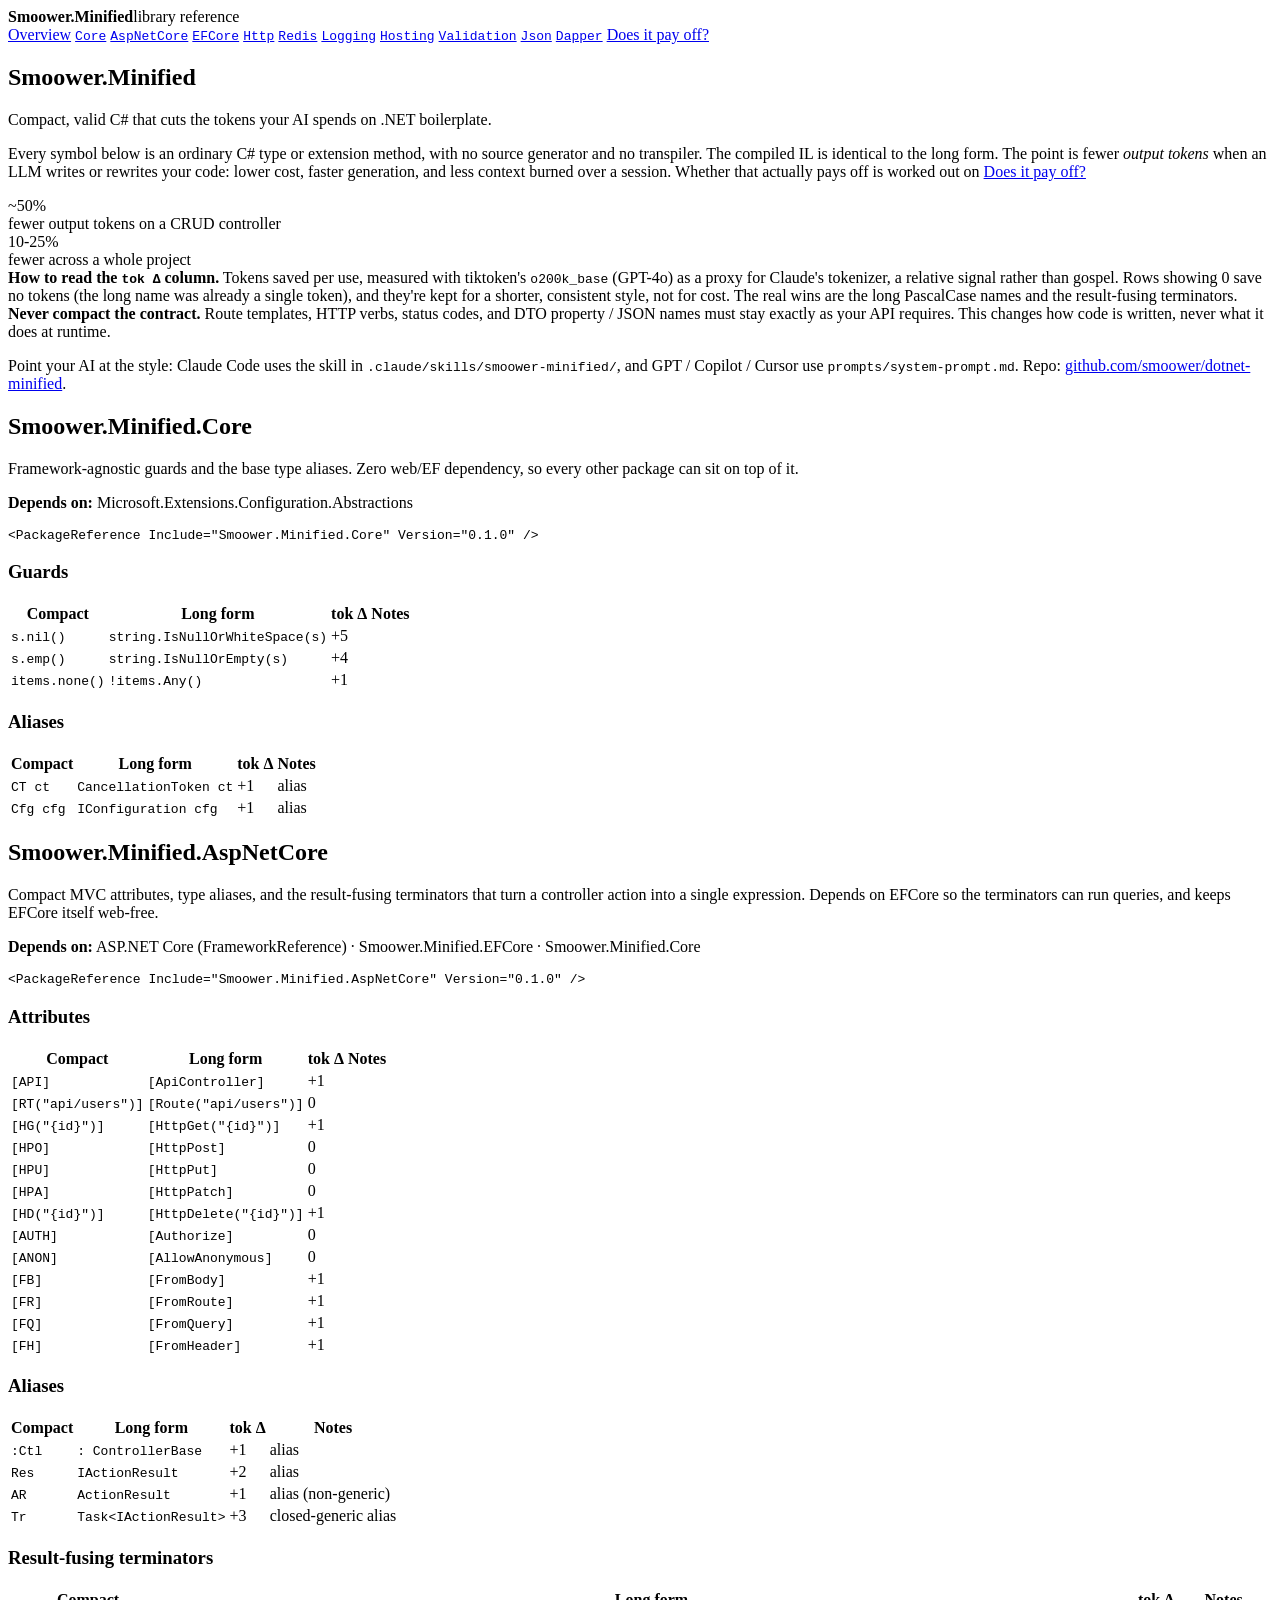
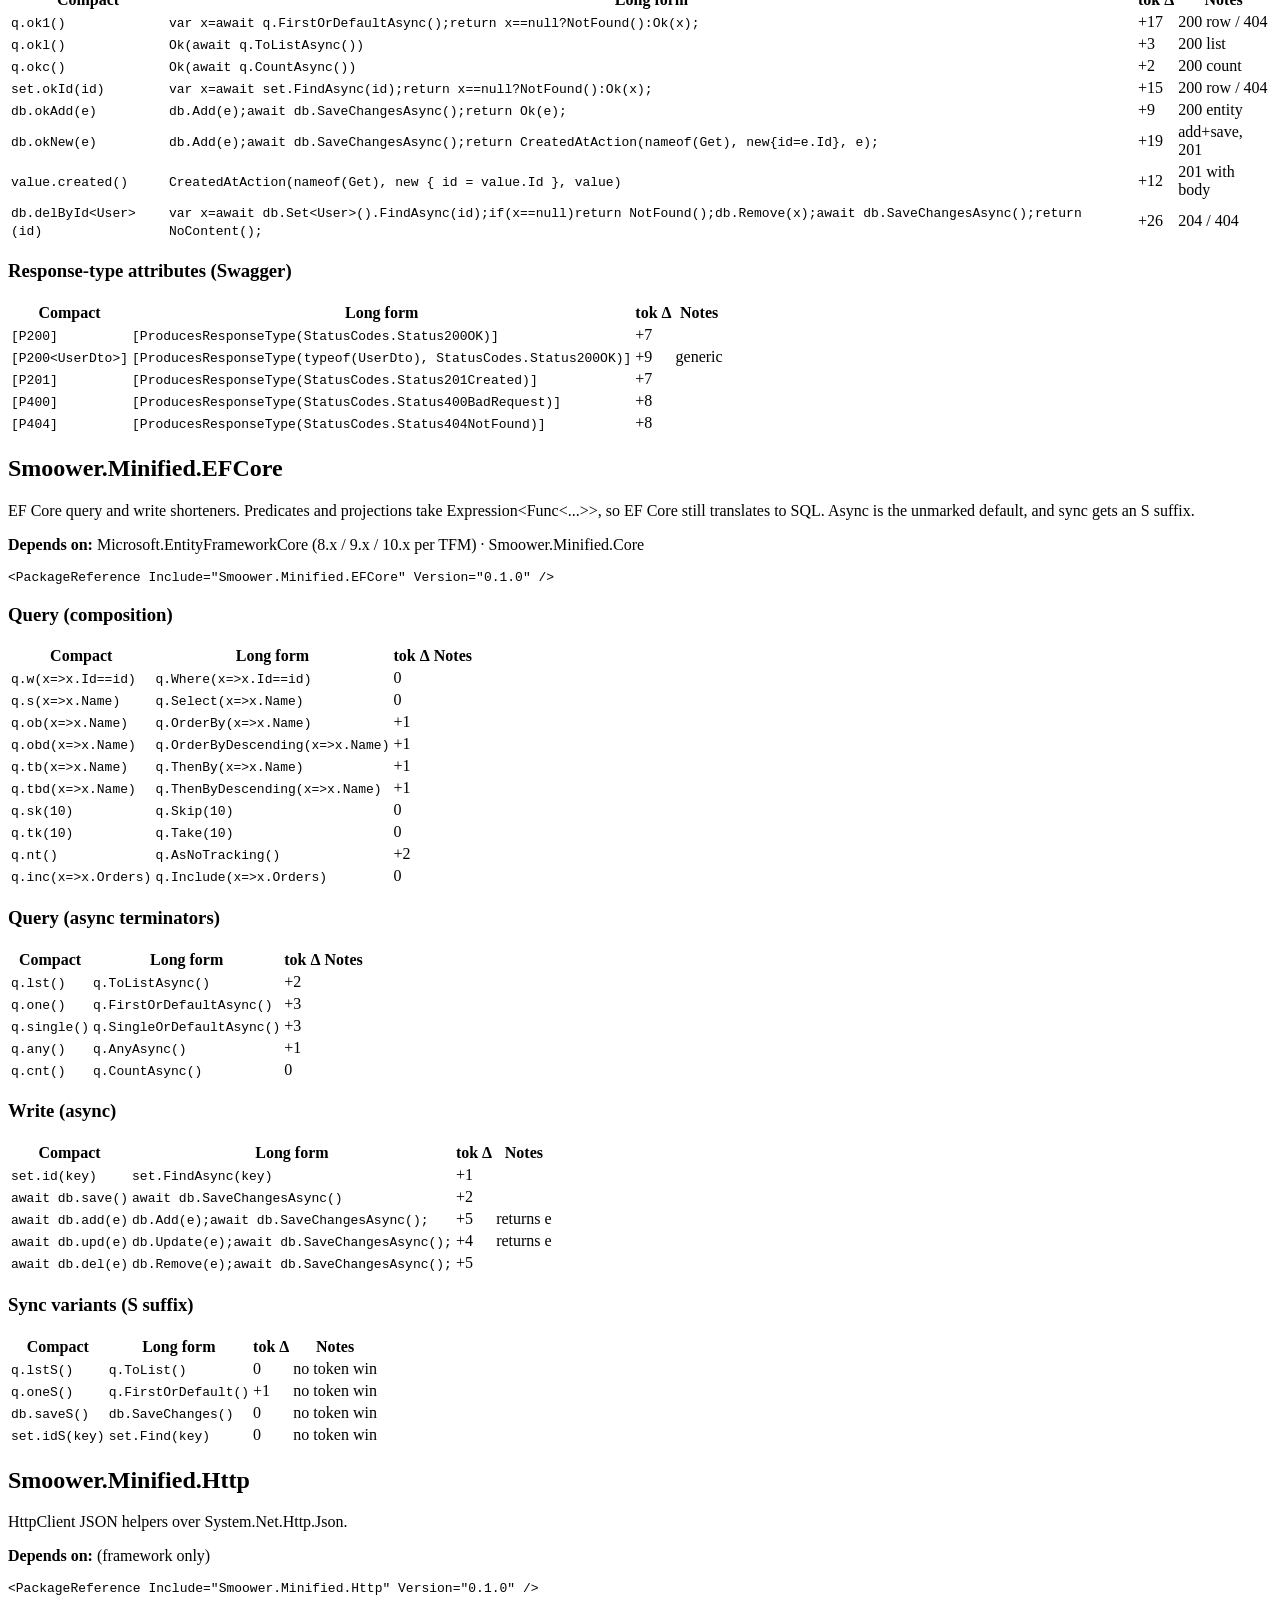
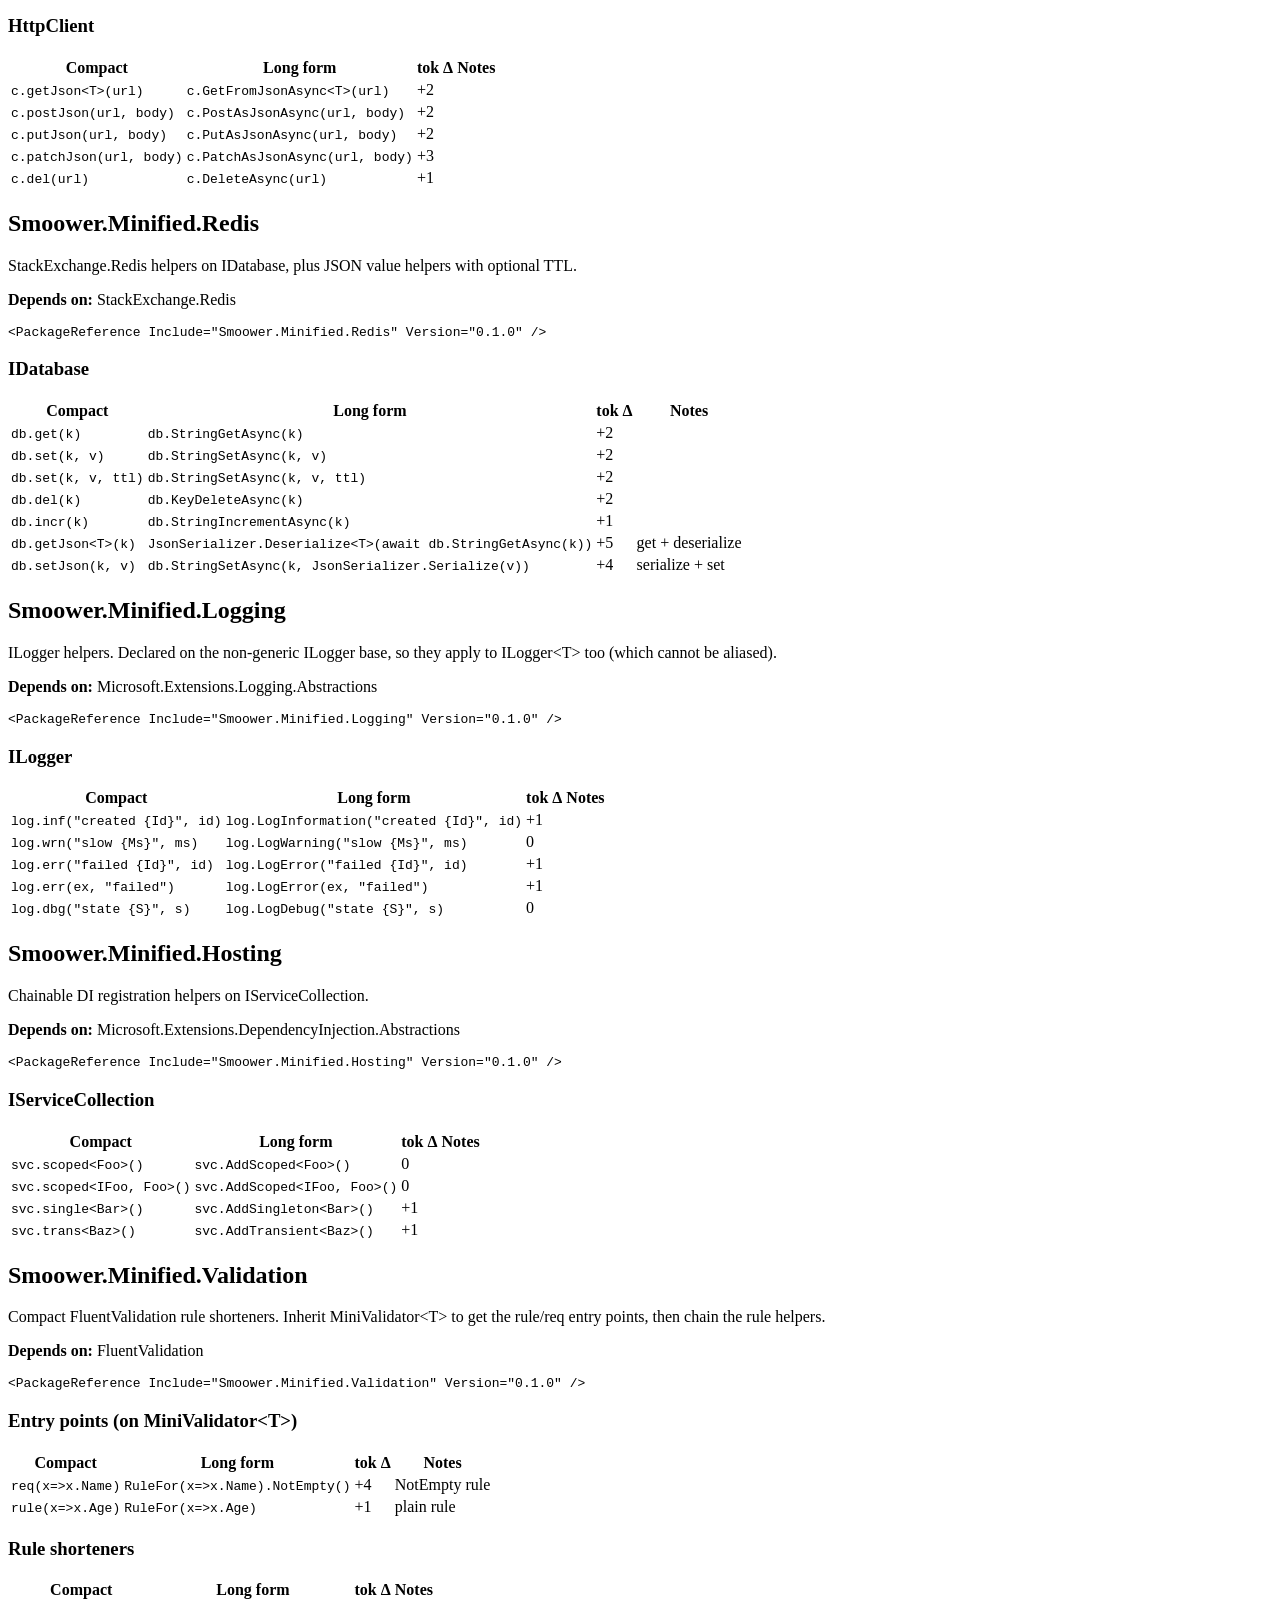
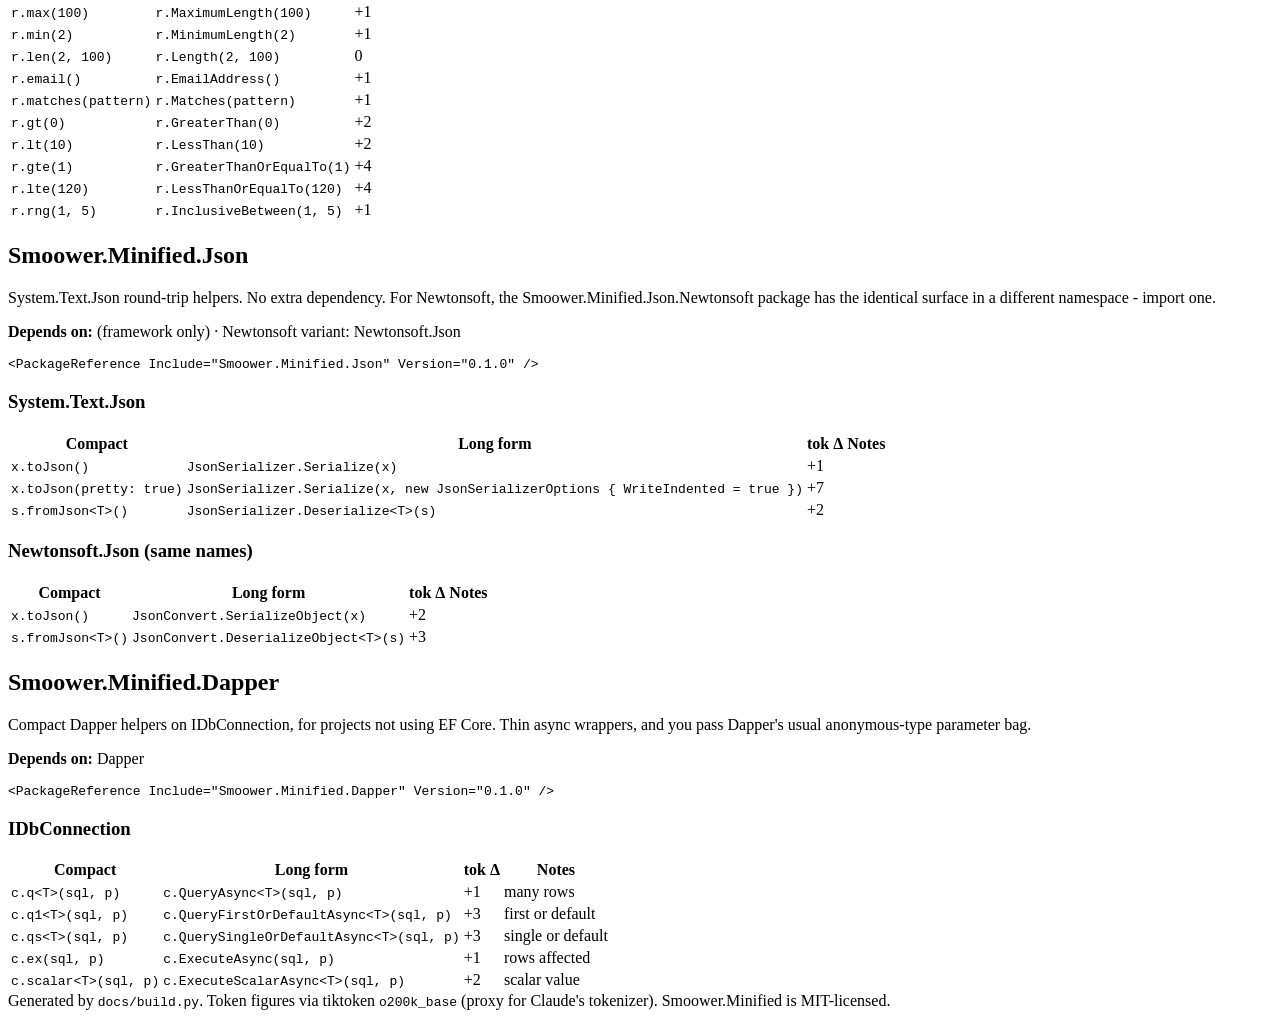
==== docs/index.html @ 3bbc57b5 "readme changes, docs changes" ====
<!doctype html>
<html lang="en">
<head>
<meta charset="utf-8">
<meta name="viewport" content="width=device-width, initial-scale=1">
<title>Smoower.Minified: library reference</title>
<meta name="description" content="Per-library before/after reference for Smoower.Minified: compact ASP.NET Core / EF Core helpers that cut AI output tokens.">
<link rel="stylesheet" href="styles.css">
</head>
<body>
<div class="layout">
<aside class="sidebar">
  <div class="brand"><b>Smoower.Minified</b><span>library reference</span></div>
  <nav>
<a class="group" href="#overview">Overview</a>
<a href="#core"><code>Core</code></a>
<a href="#aspnetcore"><code>AspNetCore</code></a>
<a href="#efcore"><code>EFCore</code></a>
<a href="#http"><code>Http</code></a>
<a href="#redis"><code>Redis</code></a>
<a href="#logging"><code>Logging</code></a>
<a href="#hosting"><code>Hosting</code></a>
<a href="#validation"><code>Validation</code></a>
<a href="#json"><code>Json</code></a>
<a href="#dapper"><code>Dapper</code></a>
<a class="group" href="economics.html">Does it pay off?</a>
  </nav>
</aside>
<main class="content" id="top">
<section id="overview">
  <h1>Smoower.Minified</h1>
  <p class="tagline">Compact, valid C# that cuts the tokens your AI spends on .NET boilerplate.</p>
  <p class="lead">Every symbol below is an ordinary C# type or extension method, with no source generator and no transpiler. The compiled IL is identical to the long form. The point is fewer <em>output tokens</em> when an LLM writes or rewrites your code: lower cost, faster generation, and less context burned over a session. Whether that actually pays off is worked out on <a href="economics.html">Does it pay off?</a></p>
  <div class="stat">
    <div class="box"><div class="n hl">~50%</div><div class="l">fewer output tokens on a CRUD controller</div></div>
    <div class="box"><div class="n">10-25%</div><div class="l">fewer across a whole project</div></div>
  </div>
  <div class="callout info">
    <strong>How to read the <code>tok&nbsp;&Delta;</code> column.</strong> Tokens saved per use, measured with tiktoken's <code>o200k_base</code> (GPT-4o) as a proxy for Claude's tokenizer, a relative signal rather than gospel. Rows showing <span class="delta zero">0</span> save no tokens (the long name was already a single token), and they're kept for a shorter, consistent style, not for cost. The real wins are the long PascalCase names and the result-fusing terminators.
  </div>
  <div class="callout">
    <strong>Never compact the contract.</strong> Route templates, HTTP verbs, status codes, and DTO property / JSON names must stay exactly as your API requires. This changes how code is written, never what it does at runtime.
  </div>
  <p class="lead">Point your AI at the style: Claude Code uses the skill in <code>.claude/skills/smoower-minified/</code>, and GPT / Copilot / Cursor use <code>prompts/system-prompt.md</code>. Repo: <a href="https://github.com/smoower/dotnet-minified">github.com/smoower/dotnet-minified</a>.</p>
</section>
<section id="core">
<h2>Smoower.Minified.Core</h2>
<p class="lead">Framework-agnostic guards and the base type aliases. Zero web/EF dependency, so every other package can sit on top of it.</p>
<p class="deps"><strong>Depends on:</strong> Microsoft.Extensions.Configuration.Abstractions</p>
<pre>&lt;PackageReference Include="Smoower.Minified.Core" Version="0.1.0" /&gt;</pre>
<h3>Guards</h3>
<table><thead><tr><th>Compact</th><th>Long form</th><th>tok&nbsp;&Delta;</th><th>Notes</th></tr></thead><tbody>
<tr><td class="short"><code>s.nil()</code></td><td class="long"><code>string.IsNullOrWhiteSpace(s)</code></td><td><span class="delta pos">+5</span></td><td></td></tr>
<tr><td class="short"><code>s.emp()</code></td><td class="long"><code>string.IsNullOrEmpty(s)</code></td><td><span class="delta pos">+4</span></td><td></td></tr>
<tr><td class="short"><code>items.none()</code></td><td class="long"><code>!items.Any()</code></td><td><span class="delta pos">+1</span></td><td></td></tr>
</tbody></table>
<h3>Aliases</h3>
<table><thead><tr><th>Compact</th><th>Long form</th><th>tok&nbsp;&Delta;</th><th>Notes</th></tr></thead><tbody>
<tr><td class="short"><code>CT ct</code></td><td class="long"><code>CancellationToken ct</code></td><td><span class="delta pos">+1</span></td><td>alias</td></tr>
<tr><td class="short"><code>Cfg cfg</code></td><td class="long"><code>IConfiguration cfg</code></td><td><span class="delta pos">+1</span></td><td>alias</td></tr>
</tbody></table>
</section>
<section id="aspnetcore">
<h2>Smoower.Minified.AspNetCore</h2>
<p class="lead">Compact MVC attributes, type aliases, and the result-fusing terminators that turn a controller action into a single expression. Depends on EFCore so the terminators can run queries, and keeps EFCore itself web-free.</p>
<p class="deps"><strong>Depends on:</strong> ASP.NET Core (FrameworkReference) · Smoower.Minified.EFCore · Smoower.Minified.Core</p>
<pre>&lt;PackageReference Include="Smoower.Minified.AspNetCore" Version="0.1.0" /&gt;</pre>
<h3>Attributes</h3>
<table><thead><tr><th>Compact</th><th>Long form</th><th>tok&nbsp;&Delta;</th><th>Notes</th></tr></thead><tbody>
<tr><td class="short"><code>[API]</code></td><td class="long"><code>[ApiController]</code></td><td><span class="delta pos">+1</span></td><td></td></tr>
<tr><td class="short"><code>[RT(&quot;api/users&quot;)]</code></td><td class="long"><code>[Route(&quot;api/users&quot;)]</code></td><td><span class="delta zero">0</span></td><td></td></tr>
<tr><td class="short"><code>[HG(&quot;{id}&quot;)]</code></td><td class="long"><code>[HttpGet(&quot;{id}&quot;)]</code></td><td><span class="delta pos">+1</span></td><td></td></tr>
<tr><td class="short"><code>[HPO]</code></td><td class="long"><code>[HttpPost]</code></td><td><span class="delta zero">0</span></td><td></td></tr>
<tr><td class="short"><code>[HPU]</code></td><td class="long"><code>[HttpPut]</code></td><td><span class="delta zero">0</span></td><td></td></tr>
<tr><td class="short"><code>[HPA]</code></td><td class="long"><code>[HttpPatch]</code></td><td><span class="delta zero">0</span></td><td></td></tr>
<tr><td class="short"><code>[HD(&quot;{id}&quot;)]</code></td><td class="long"><code>[HttpDelete(&quot;{id}&quot;)]</code></td><td><span class="delta pos">+1</span></td><td></td></tr>
<tr><td class="short"><code>[AUTH]</code></td><td class="long"><code>[Authorize]</code></td><td><span class="delta zero">0</span></td><td></td></tr>
<tr><td class="short"><code>[ANON]</code></td><td class="long"><code>[AllowAnonymous]</code></td><td><span class="delta zero">0</span></td><td></td></tr>
<tr><td class="short"><code>[FB]</code></td><td class="long"><code>[FromBody]</code></td><td><span class="delta pos">+1</span></td><td></td></tr>
<tr><td class="short"><code>[FR]</code></td><td class="long"><code>[FromRoute]</code></td><td><span class="delta pos">+1</span></td><td></td></tr>
<tr><td class="short"><code>[FQ]</code></td><td class="long"><code>[FromQuery]</code></td><td><span class="delta pos">+1</span></td><td></td></tr>
<tr><td class="short"><code>[FH]</code></td><td class="long"><code>[FromHeader]</code></td><td><span class="delta pos">+1</span></td><td></td></tr>
</tbody></table>
<h3>Aliases</h3>
<table><thead><tr><th>Compact</th><th>Long form</th><th>tok&nbsp;&Delta;</th><th>Notes</th></tr></thead><tbody>
<tr><td class="short"><code>:Ctl</code></td><td class="long"><code>: ControllerBase</code></td><td><span class="delta pos">+1</span></td><td>alias</td></tr>
<tr><td class="short"><code>Res</code></td><td class="long"><code>IActionResult</code></td><td><span class="delta pos">+2</span></td><td>alias</td></tr>
<tr><td class="short"><code>AR</code></td><td class="long"><code>ActionResult</code></td><td><span class="delta pos">+1</span></td><td>alias (non-generic)</td></tr>
<tr><td class="short"><code>Tr</code></td><td class="long"><code>Task&lt;IActionResult&gt;</code></td><td><span class="delta pos">+3</span></td><td>closed-generic alias</td></tr>
</tbody></table>
<h3>Result-fusing terminators</h3>
<table><thead><tr><th>Compact</th><th>Long form</th><th>tok&nbsp;&Delta;</th><th>Notes</th></tr></thead><tbody>
<tr><td class="short"><code>q.ok1()</code></td><td class="long"><code>var x=await q.FirstOrDefaultAsync();return x==null?NotFound():Ok(x);</code></td><td><span class="delta pos">+17</span></td><td>200 row / 404</td></tr>
<tr><td class="short"><code>q.okl()</code></td><td class="long"><code>Ok(await q.ToListAsync())</code></td><td><span class="delta pos">+3</span></td><td>200 list</td></tr>
<tr><td class="short"><code>q.okc()</code></td><td class="long"><code>Ok(await q.CountAsync())</code></td><td><span class="delta pos">+2</span></td><td>200 count</td></tr>
<tr><td class="short"><code>set.okId(id)</code></td><td class="long"><code>var x=await set.FindAsync(id);return x==null?NotFound():Ok(x);</code></td><td><span class="delta pos">+15</span></td><td>200 row / 404</td></tr>
<tr><td class="short"><code>db.okAdd(e)</code></td><td class="long"><code>db.Add(e);await db.SaveChangesAsync();return Ok(e);</code></td><td><span class="delta pos">+9</span></td><td>200 entity</td></tr>
<tr><td class="short"><code>db.okNew(e)</code></td><td class="long"><code>db.Add(e);await db.SaveChangesAsync();return CreatedAtAction(nameof(Get), new{id=e.Id}, e);</code></td><td><span class="delta pos">+19</span></td><td>add+save, 201</td></tr>
<tr><td class="short"><code>value.created()</code></td><td class="long"><code>CreatedAtAction(nameof(Get), new { id = value.Id }, value)</code></td><td><span class="delta pos">+12</span></td><td>201 with body</td></tr>
<tr><td class="short"><code>db.delById&lt;User&gt;(id)</code></td><td class="long"><code>var x=await db.Set&lt;User&gt;().FindAsync(id);if(x==null)return NotFound();db.Remove(x);await db.SaveChangesAsync();return NoContent();</code></td><td><span class="delta pos">+26</span></td><td>204 / 404</td></tr>
</tbody></table>
<h3>Response-type attributes (Swagger)</h3>
<table><thead><tr><th>Compact</th><th>Long form</th><th>tok&nbsp;&Delta;</th><th>Notes</th></tr></thead><tbody>
<tr><td class="short"><code>[P200]</code></td><td class="long"><code>[ProducesResponseType(StatusCodes.Status200OK)]</code></td><td><span class="delta pos">+7</span></td><td></td></tr>
<tr><td class="short"><code>[P200&lt;UserDto&gt;]</code></td><td class="long"><code>[ProducesResponseType(typeof(UserDto), StatusCodes.Status200OK)]</code></td><td><span class="delta pos">+9</span></td><td>generic</td></tr>
<tr><td class="short"><code>[P201]</code></td><td class="long"><code>[ProducesResponseType(StatusCodes.Status201Created)]</code></td><td><span class="delta pos">+7</span></td><td></td></tr>
<tr><td class="short"><code>[P400]</code></td><td class="long"><code>[ProducesResponseType(StatusCodes.Status400BadRequest)]</code></td><td><span class="delta pos">+8</span></td><td></td></tr>
<tr><td class="short"><code>[P404]</code></td><td class="long"><code>[ProducesResponseType(StatusCodes.Status404NotFound)]</code></td><td><span class="delta pos">+8</span></td><td></td></tr>
</tbody></table>
</section>
<section id="efcore">
<h2>Smoower.Minified.EFCore</h2>
<p class="lead">EF Core query and write shorteners. Predicates and projections take Expression&lt;Func&lt;...&gt;&gt;, so EF Core still translates to SQL. Async is the unmarked default, and sync gets an S suffix.</p>
<p class="deps"><strong>Depends on:</strong> Microsoft.EntityFrameworkCore (8.x / 9.x / 10.x per TFM) · Smoower.Minified.Core</p>
<pre>&lt;PackageReference Include="Smoower.Minified.EFCore" Version="0.1.0" /&gt;</pre>
<h3>Query (composition)</h3>
<table><thead><tr><th>Compact</th><th>Long form</th><th>tok&nbsp;&Delta;</th><th>Notes</th></tr></thead><tbody>
<tr><td class="short"><code>q.w(x=&gt;x.Id==id)</code></td><td class="long"><code>q.Where(x=&gt;x.Id==id)</code></td><td><span class="delta zero">0</span></td><td></td></tr>
<tr><td class="short"><code>q.s(x=&gt;x.Name)</code></td><td class="long"><code>q.Select(x=&gt;x.Name)</code></td><td><span class="delta zero">0</span></td><td></td></tr>
<tr><td class="short"><code>q.ob(x=&gt;x.Name)</code></td><td class="long"><code>q.OrderBy(x=&gt;x.Name)</code></td><td><span class="delta pos">+1</span></td><td></td></tr>
<tr><td class="short"><code>q.obd(x=&gt;x.Name)</code></td><td class="long"><code>q.OrderByDescending(x=&gt;x.Name)</code></td><td><span class="delta pos">+1</span></td><td></td></tr>
<tr><td class="short"><code>q.tb(x=&gt;x.Name)</code></td><td class="long"><code>q.ThenBy(x=&gt;x.Name)</code></td><td><span class="delta pos">+1</span></td><td></td></tr>
<tr><td class="short"><code>q.tbd(x=&gt;x.Name)</code></td><td class="long"><code>q.ThenByDescending(x=&gt;x.Name)</code></td><td><span class="delta pos">+1</span></td><td></td></tr>
<tr><td class="short"><code>q.sk(10)</code></td><td class="long"><code>q.Skip(10)</code></td><td><span class="delta zero">0</span></td><td></td></tr>
<tr><td class="short"><code>q.tk(10)</code></td><td class="long"><code>q.Take(10)</code></td><td><span class="delta zero">0</span></td><td></td></tr>
<tr><td class="short"><code>q.nt()</code></td><td class="long"><code>q.AsNoTracking()</code></td><td><span class="delta pos">+2</span></td><td></td></tr>
<tr><td class="short"><code>q.inc(x=&gt;x.Orders)</code></td><td class="long"><code>q.Include(x=&gt;x.Orders)</code></td><td><span class="delta zero">0</span></td><td></td></tr>
</tbody></table>
<h3>Query (async terminators)</h3>
<table><thead><tr><th>Compact</th><th>Long form</th><th>tok&nbsp;&Delta;</th><th>Notes</th></tr></thead><tbody>
<tr><td class="short"><code>q.lst()</code></td><td class="long"><code>q.ToListAsync()</code></td><td><span class="delta pos">+2</span></td><td></td></tr>
<tr><td class="short"><code>q.one()</code></td><td class="long"><code>q.FirstOrDefaultAsync()</code></td><td><span class="delta pos">+3</span></td><td></td></tr>
<tr><td class="short"><code>q.single()</code></td><td class="long"><code>q.SingleOrDefaultAsync()</code></td><td><span class="delta pos">+3</span></td><td></td></tr>
<tr><td class="short"><code>q.any()</code></td><td class="long"><code>q.AnyAsync()</code></td><td><span class="delta pos">+1</span></td><td></td></tr>
<tr><td class="short"><code>q.cnt()</code></td><td class="long"><code>q.CountAsync()</code></td><td><span class="delta zero">0</span></td><td></td></tr>
</tbody></table>
<h3>Write (async)</h3>
<table><thead><tr><th>Compact</th><th>Long form</th><th>tok&nbsp;&Delta;</th><th>Notes</th></tr></thead><tbody>
<tr><td class="short"><code>set.id(key)</code></td><td class="long"><code>set.FindAsync(key)</code></td><td><span class="delta pos">+1</span></td><td></td></tr>
<tr><td class="short"><code>await db.save()</code></td><td class="long"><code>await db.SaveChangesAsync()</code></td><td><span class="delta pos">+2</span></td><td></td></tr>
<tr><td class="short"><code>await db.add(e)</code></td><td class="long"><code>db.Add(e);await db.SaveChangesAsync();</code></td><td><span class="delta pos">+5</span></td><td>returns e</td></tr>
<tr><td class="short"><code>await db.upd(e)</code></td><td class="long"><code>db.Update(e);await db.SaveChangesAsync();</code></td><td><span class="delta pos">+4</span></td><td>returns e</td></tr>
<tr><td class="short"><code>await db.del(e)</code></td><td class="long"><code>db.Remove(e);await db.SaveChangesAsync();</code></td><td><span class="delta pos">+5</span></td><td></td></tr>
</tbody></table>
<h3>Sync variants (S suffix)</h3>
<table><thead><tr><th>Compact</th><th>Long form</th><th>tok&nbsp;&Delta;</th><th>Notes</th></tr></thead><tbody>
<tr><td class="short"><code>q.lstS()</code></td><td class="long"><code>q.ToList()</code></td><td><span class="delta zero">0</span></td><td>no token win</td></tr>
<tr><td class="short"><code>q.oneS()</code></td><td class="long"><code>q.FirstOrDefault()</code></td><td><span class="delta pos">+1</span></td><td>no token win</td></tr>
<tr><td class="short"><code>db.saveS()</code></td><td class="long"><code>db.SaveChanges()</code></td><td><span class="delta zero">0</span></td><td>no token win</td></tr>
<tr><td class="short"><code>set.idS(key)</code></td><td class="long"><code>set.Find(key)</code></td><td><span class="delta zero">0</span></td><td>no token win</td></tr>
</tbody></table>
</section>
<section id="http">
<h2>Smoower.Minified.Http</h2>
<p class="lead">HttpClient JSON helpers over System.Net.Http.Json.</p>
<p class="deps"><strong>Depends on:</strong> (framework only)</p>
<pre>&lt;PackageReference Include="Smoower.Minified.Http" Version="0.1.0" /&gt;</pre>
<h3>HttpClient</h3>
<table><thead><tr><th>Compact</th><th>Long form</th><th>tok&nbsp;&Delta;</th><th>Notes</th></tr></thead><tbody>
<tr><td class="short"><code>c.getJson&lt;T&gt;(url)</code></td><td class="long"><code>c.GetFromJsonAsync&lt;T&gt;(url)</code></td><td><span class="delta pos">+2</span></td><td></td></tr>
<tr><td class="short"><code>c.postJson(url, body)</code></td><td class="long"><code>c.PostAsJsonAsync(url, body)</code></td><td><span class="delta pos">+2</span></td><td></td></tr>
<tr><td class="short"><code>c.putJson(url, body)</code></td><td class="long"><code>c.PutAsJsonAsync(url, body)</code></td><td><span class="delta pos">+2</span></td><td></td></tr>
<tr><td class="short"><code>c.patchJson(url, body)</code></td><td class="long"><code>c.PatchAsJsonAsync(url, body)</code></td><td><span class="delta pos">+3</span></td><td></td></tr>
<tr><td class="short"><code>c.del(url)</code></td><td class="long"><code>c.DeleteAsync(url)</code></td><td><span class="delta pos">+1</span></td><td></td></tr>
</tbody></table>
</section>
<section id="redis">
<h2>Smoower.Minified.Redis</h2>
<p class="lead">StackExchange.Redis helpers on IDatabase, plus JSON value helpers with optional TTL.</p>
<p class="deps"><strong>Depends on:</strong> StackExchange.Redis</p>
<pre>&lt;PackageReference Include="Smoower.Minified.Redis" Version="0.1.0" /&gt;</pre>
<h3>IDatabase</h3>
<table><thead><tr><th>Compact</th><th>Long form</th><th>tok&nbsp;&Delta;</th><th>Notes</th></tr></thead><tbody>
<tr><td class="short"><code>db.get(k)</code></td><td class="long"><code>db.StringGetAsync(k)</code></td><td><span class="delta pos">+2</span></td><td></td></tr>
<tr><td class="short"><code>db.set(k, v)</code></td><td class="long"><code>db.StringSetAsync(k, v)</code></td><td><span class="delta pos">+2</span></td><td></td></tr>
<tr><td class="short"><code>db.set(k, v, ttl)</code></td><td class="long"><code>db.StringSetAsync(k, v, ttl)</code></td><td><span class="delta pos">+2</span></td><td></td></tr>
<tr><td class="short"><code>db.del(k)</code></td><td class="long"><code>db.KeyDeleteAsync(k)</code></td><td><span class="delta pos">+2</span></td><td></td></tr>
<tr><td class="short"><code>db.incr(k)</code></td><td class="long"><code>db.StringIncrementAsync(k)</code></td><td><span class="delta pos">+1</span></td><td></td></tr>
<tr><td class="short"><code>db.getJson&lt;T&gt;(k)</code></td><td class="long"><code>JsonSerializer.Deserialize&lt;T&gt;(await db.StringGetAsync(k))</code></td><td><span class="delta pos">+5</span></td><td>get + deserialize</td></tr>
<tr><td class="short"><code>db.setJson(k, v)</code></td><td class="long"><code>db.StringSetAsync(k, JsonSerializer.Serialize(v))</code></td><td><span class="delta pos">+4</span></td><td>serialize + set</td></tr>
</tbody></table>
</section>
<section id="logging">
<h2>Smoower.Minified.Logging</h2>
<p class="lead">ILogger helpers. Declared on the non-generic ILogger base, so they apply to ILogger&lt;T&gt; too (which cannot be aliased).</p>
<p class="deps"><strong>Depends on:</strong> Microsoft.Extensions.Logging.Abstractions</p>
<pre>&lt;PackageReference Include="Smoower.Minified.Logging" Version="0.1.0" /&gt;</pre>
<h3>ILogger</h3>
<table><thead><tr><th>Compact</th><th>Long form</th><th>tok&nbsp;&Delta;</th><th>Notes</th></tr></thead><tbody>
<tr><td class="short"><code>log.inf(&quot;created {Id}&quot;, id)</code></td><td class="long"><code>log.LogInformation(&quot;created {Id}&quot;, id)</code></td><td><span class="delta pos">+1</span></td><td></td></tr>
<tr><td class="short"><code>log.wrn(&quot;slow {Ms}&quot;, ms)</code></td><td class="long"><code>log.LogWarning(&quot;slow {Ms}&quot;, ms)</code></td><td><span class="delta zero">0</span></td><td></td></tr>
<tr><td class="short"><code>log.err(&quot;failed {Id}&quot;, id)</code></td><td class="long"><code>log.LogError(&quot;failed {Id}&quot;, id)</code></td><td><span class="delta pos">+1</span></td><td></td></tr>
<tr><td class="short"><code>log.err(ex, &quot;failed&quot;)</code></td><td class="long"><code>log.LogError(ex, &quot;failed&quot;)</code></td><td><span class="delta pos">+1</span></td><td></td></tr>
<tr><td class="short"><code>log.dbg(&quot;state {S}&quot;, s)</code></td><td class="long"><code>log.LogDebug(&quot;state {S}&quot;, s)</code></td><td><span class="delta zero">0</span></td><td></td></tr>
</tbody></table>
</section>
<section id="hosting">
<h2>Smoower.Minified.Hosting</h2>
<p class="lead">Chainable DI registration helpers on IServiceCollection.</p>
<p class="deps"><strong>Depends on:</strong> Microsoft.Extensions.DependencyInjection.Abstractions</p>
<pre>&lt;PackageReference Include="Smoower.Minified.Hosting" Version="0.1.0" /&gt;</pre>
<h3>IServiceCollection</h3>
<table><thead><tr><th>Compact</th><th>Long form</th><th>tok&nbsp;&Delta;</th><th>Notes</th></tr></thead><tbody>
<tr><td class="short"><code>svc.scoped&lt;Foo&gt;()</code></td><td class="long"><code>svc.AddScoped&lt;Foo&gt;()</code></td><td><span class="delta zero">0</span></td><td></td></tr>
<tr><td class="short"><code>svc.scoped&lt;IFoo, Foo&gt;()</code></td><td class="long"><code>svc.AddScoped&lt;IFoo, Foo&gt;()</code></td><td><span class="delta zero">0</span></td><td></td></tr>
<tr><td class="short"><code>svc.single&lt;Bar&gt;()</code></td><td class="long"><code>svc.AddSingleton&lt;Bar&gt;()</code></td><td><span class="delta pos">+1</span></td><td></td></tr>
<tr><td class="short"><code>svc.trans&lt;Baz&gt;()</code></td><td class="long"><code>svc.AddTransient&lt;Baz&gt;()</code></td><td><span class="delta pos">+1</span></td><td></td></tr>
</tbody></table>
</section>
<section id="validation">
<h2>Smoower.Minified.Validation</h2>
<p class="lead">Compact FluentValidation rule shorteners. Inherit MiniValidator&lt;T&gt; to get the rule/req entry points, then chain the rule helpers.</p>
<p class="deps"><strong>Depends on:</strong> FluentValidation</p>
<pre>&lt;PackageReference Include="Smoower.Minified.Validation" Version="0.1.0" /&gt;</pre>
<h3>Entry points (on MiniValidator&lt;T&gt;)</h3>
<table><thead><tr><th>Compact</th><th>Long form</th><th>tok&nbsp;&Delta;</th><th>Notes</th></tr></thead><tbody>
<tr><td class="short"><code>req(x=&gt;x.Name)</code></td><td class="long"><code>RuleFor(x=&gt;x.Name).NotEmpty()</code></td><td><span class="delta pos">+4</span></td><td>NotEmpty rule</td></tr>
<tr><td class="short"><code>rule(x=&gt;x.Age)</code></td><td class="long"><code>RuleFor(x=&gt;x.Age)</code></td><td><span class="delta pos">+1</span></td><td>plain rule</td></tr>
</tbody></table>
<h3>Rule shorteners</h3>
<table><thead><tr><th>Compact</th><th>Long form</th><th>tok&nbsp;&Delta;</th><th>Notes</th></tr></thead><tbody>
<tr><td class="short"><code>r.max(100)</code></td><td class="long"><code>r.MaximumLength(100)</code></td><td><span class="delta pos">+1</span></td><td></td></tr>
<tr><td class="short"><code>r.min(2)</code></td><td class="long"><code>r.MinimumLength(2)</code></td><td><span class="delta pos">+1</span></td><td></td></tr>
<tr><td class="short"><code>r.len(2, 100)</code></td><td class="long"><code>r.Length(2, 100)</code></td><td><span class="delta zero">0</span></td><td></td></tr>
<tr><td class="short"><code>r.email()</code></td><td class="long"><code>r.EmailAddress()</code></td><td><span class="delta pos">+1</span></td><td></td></tr>
<tr><td class="short"><code>r.matches(pattern)</code></td><td class="long"><code>r.Matches(pattern)</code></td><td><span class="delta pos">+1</span></td><td></td></tr>
<tr><td class="short"><code>r.gt(0)</code></td><td class="long"><code>r.GreaterThan(0)</code></td><td><span class="delta pos">+2</span></td><td></td></tr>
<tr><td class="short"><code>r.lt(10)</code></td><td class="long"><code>r.LessThan(10)</code></td><td><span class="delta pos">+2</span></td><td></td></tr>
<tr><td class="short"><code>r.gte(1)</code></td><td class="long"><code>r.GreaterThanOrEqualTo(1)</code></td><td><span class="delta pos">+4</span></td><td></td></tr>
<tr><td class="short"><code>r.lte(120)</code></td><td class="long"><code>r.LessThanOrEqualTo(120)</code></td><td><span class="delta pos">+4</span></td><td></td></tr>
<tr><td class="short"><code>r.rng(1, 5)</code></td><td class="long"><code>r.InclusiveBetween(1, 5)</code></td><td><span class="delta pos">+1</span></td><td></td></tr>
</tbody></table>
</section>
<section id="json">
<h2>Smoower.Minified.Json</h2>
<p class="lead">System.Text.Json round-trip helpers. No extra dependency. For Newtonsoft, the Smoower.Minified.Json.Newtonsoft package has the identical surface in a different namespace - import one.</p>
<p class="deps"><strong>Depends on:</strong> (framework only) · Newtonsoft variant: Newtonsoft.Json</p>
<pre>&lt;PackageReference Include="Smoower.Minified.Json" Version="0.1.0" /&gt;</pre>
<h3>System.Text.Json</h3>
<table><thead><tr><th>Compact</th><th>Long form</th><th>tok&nbsp;&Delta;</th><th>Notes</th></tr></thead><tbody>
<tr><td class="short"><code>x.toJson()</code></td><td class="long"><code>JsonSerializer.Serialize(x)</code></td><td><span class="delta pos">+1</span></td><td></td></tr>
<tr><td class="short"><code>x.toJson(pretty: true)</code></td><td class="long"><code>JsonSerializer.Serialize(x, new JsonSerializerOptions { WriteIndented = true })</code></td><td><span class="delta pos">+7</span></td><td></td></tr>
<tr><td class="short"><code>s.fromJson&lt;T&gt;()</code></td><td class="long"><code>JsonSerializer.Deserialize&lt;T&gt;(s)</code></td><td><span class="delta pos">+2</span></td><td></td></tr>
</tbody></table>
<h3>Newtonsoft.Json (same names)</h3>
<table><thead><tr><th>Compact</th><th>Long form</th><th>tok&nbsp;&Delta;</th><th>Notes</th></tr></thead><tbody>
<tr><td class="short"><code>x.toJson()</code></td><td class="long"><code>JsonConvert.SerializeObject(x)</code></td><td><span class="delta pos">+2</span></td><td></td></tr>
<tr><td class="short"><code>s.fromJson&lt;T&gt;()</code></td><td class="long"><code>JsonConvert.DeserializeObject&lt;T&gt;(s)</code></td><td><span class="delta pos">+3</span></td><td></td></tr>
</tbody></table>
</section>
<section id="dapper">
<h2>Smoower.Minified.Dapper</h2>
<p class="lead">Compact Dapper helpers on IDbConnection, for projects not using EF Core. Thin async wrappers, and you pass Dapper&#x27;s usual anonymous-type parameter bag.</p>
<p class="deps"><strong>Depends on:</strong> Dapper</p>
<pre>&lt;PackageReference Include="Smoower.Minified.Dapper" Version="0.1.0" /&gt;</pre>
<h3>IDbConnection</h3>
<table><thead><tr><th>Compact</th><th>Long form</th><th>tok&nbsp;&Delta;</th><th>Notes</th></tr></thead><tbody>
<tr><td class="short"><code>c.q&lt;T&gt;(sql, p)</code></td><td class="long"><code>c.QueryAsync&lt;T&gt;(sql, p)</code></td><td><span class="delta pos">+1</span></td><td>many rows</td></tr>
<tr><td class="short"><code>c.q1&lt;T&gt;(sql, p)</code></td><td class="long"><code>c.QueryFirstOrDefaultAsync&lt;T&gt;(sql, p)</code></td><td><span class="delta pos">+3</span></td><td>first or default</td></tr>
<tr><td class="short"><code>c.qs&lt;T&gt;(sql, p)</code></td><td class="long"><code>c.QuerySingleOrDefaultAsync&lt;T&gt;(sql, p)</code></td><td><span class="delta pos">+3</span></td><td>single or default</td></tr>
<tr><td class="short"><code>c.ex(sql, p)</code></td><td class="long"><code>c.ExecuteAsync(sql, p)</code></td><td><span class="delta pos">+1</span></td><td>rows affected</td></tr>
<tr><td class="short"><code>c.scalar&lt;T&gt;(sql, p)</code></td><td class="long"><code>c.ExecuteScalarAsync&lt;T&gt;(sql, p)</code></td><td><span class="delta pos">+2</span></td><td>scalar value</td></tr>
</tbody></table>
</section>
<footer>
  Generated by <code>docs/build.py</code>. Token figures via tiktoken <code>o200k_base</code> (proxy for Claude's tokenizer). Smoower.Minified is MIT-licensed.
</footer>
</main>
</div>
</body>
</html>
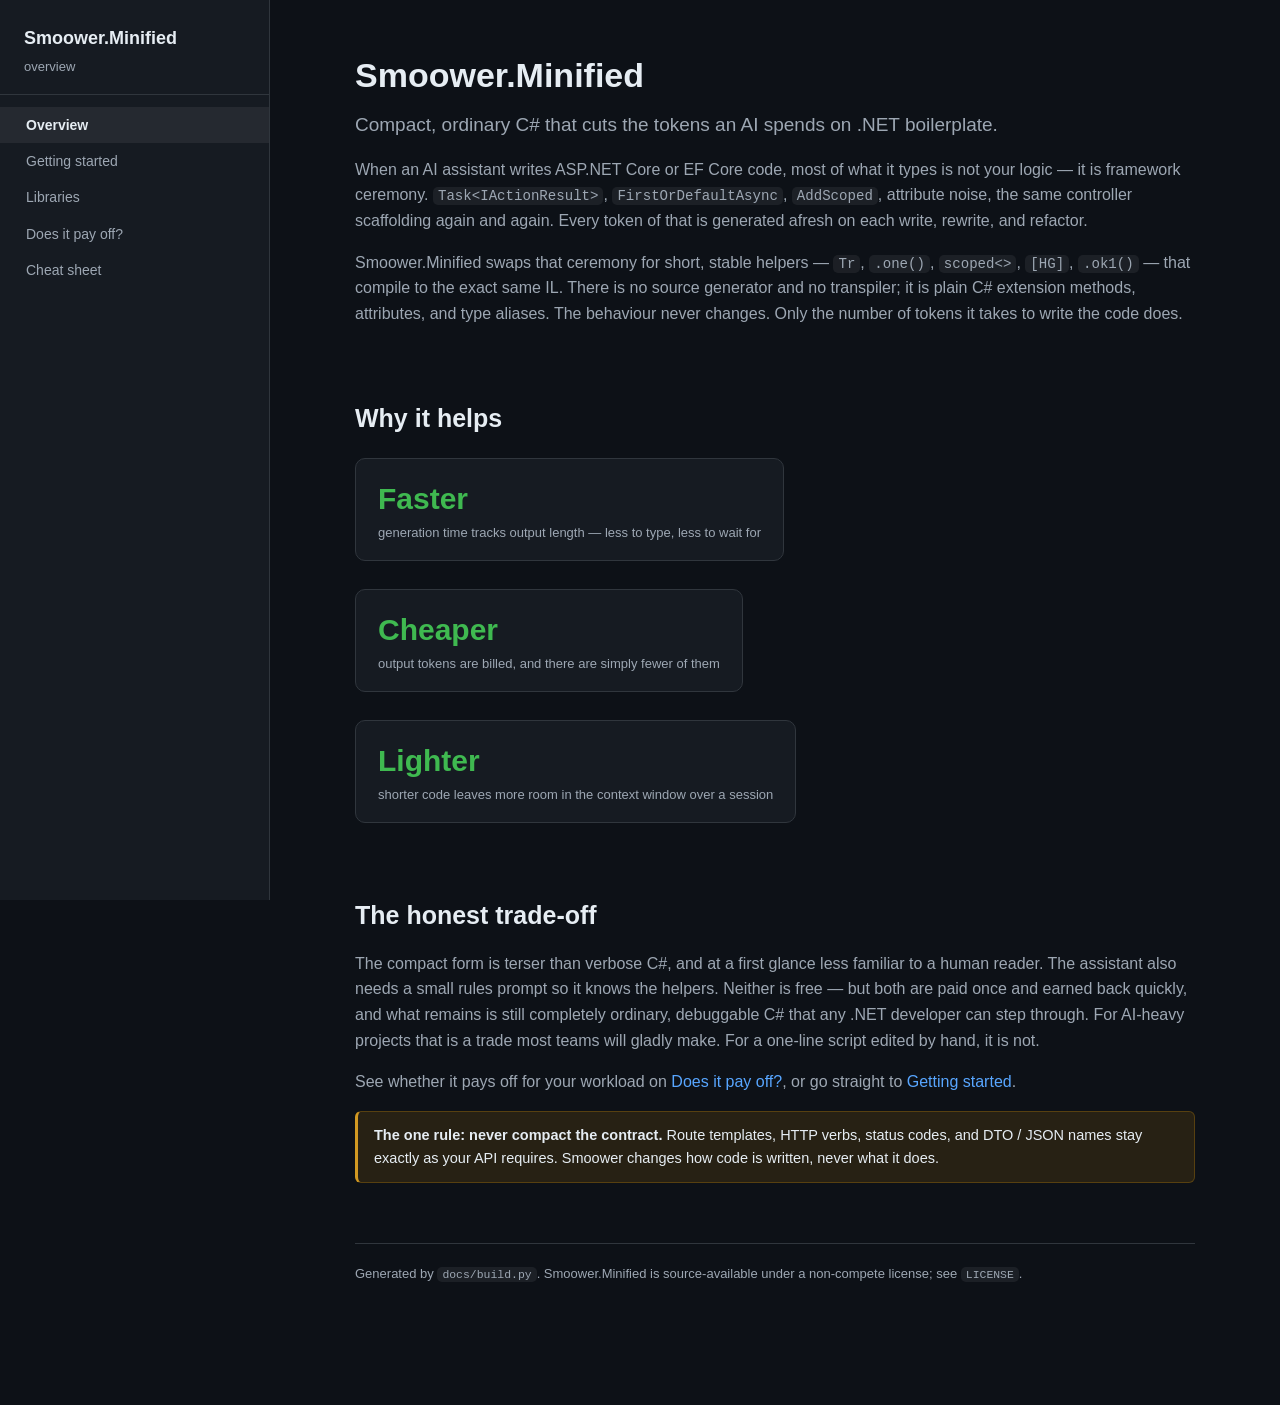
==== commit c9268e34: "deploy changes, new docs file, recent tests" ====
--- a/docs/index.html
+++ b/docs/index.html
@@ -3,267 +3,49 @@
 <head>
 <meta charset="utf-8">
 <meta name="viewport" content="width=device-width, initial-scale=1">
-<title>Smoower.Minified: library reference</title>
-<meta name="description" content="Per-library before/after reference for Smoower.Minified: compact ASP.NET Core / EF Core helpers that cut AI output tokens.">
+<title>Smoower.Minified</title>
+<meta name="description" content="Compact, ordinary C# that cuts the tokens an AI spends on .NET boilerplate.">
 <link rel="stylesheet" href="styles.css">
 </head>
 <body>
 <div class="layout">
 <aside class="sidebar">
-  <div class="brand"><b>Smoower.Minified</b><span>library reference</span></div>
+  <div class="brand"><b>Smoower.Minified</b><span>overview</span></div>
   <nav>
-<a class="group" href="#overview">Overview</a>
-<a href="#core"><code>Core</code></a>
-<a href="#aspnetcore"><code>AspNetCore</code></a>
-<a href="#efcore"><code>EFCore</code></a>
-<a href="#http"><code>Http</code></a>
-<a href="#redis"><code>Redis</code></a>
-<a href="#logging"><code>Logging</code></a>
-<a href="#hosting"><code>Hosting</code></a>
-<a href="#validation"><code>Validation</code></a>
-<a href="#json"><code>Json</code></a>
-<a href="#dapper"><code>Dapper</code></a>
-<a class="group" href="economics.html">Does it pay off?</a>
+<a href="index.html" class="active">Overview</a>
+<a href="getting-started.html">Getting started</a>
+<a href="libraries.html">Libraries</a>
+<a href="economics.html">Does it pay off?</a>
+<a href="cheat-sheet.html">Cheat sheet</a>
   </nav>
 </aside>
 <main class="content" id="top">
-<section id="overview">
+<section>
   <h1>Smoower.Minified</h1>
-  <p class="tagline">Compact, valid C# that cuts the tokens your AI spends on .NET boilerplate.</p>
-  <p class="lead">Every symbol below is an ordinary C# type or extension method, with no source generator and no transpiler. The compiled IL is identical to the long form. The point is fewer <em>output tokens</em> when an LLM writes or rewrites your code: lower cost, faster generation, and less context burned over a session. Whether that actually pays off is worked out on <a href="economics.html">Does it pay off?</a></p>
+  <p class="tagline">Compact, ordinary C# that cuts the tokens an AI spends on .NET boilerplate.</p>
+
+  <p class="lead">When an AI assistant writes ASP.NET Core or EF Core code, most of what it types is not your logic &mdash; it is framework ceremony. <code>Task&lt;IActionResult&gt;</code>, <code>FirstOrDefaultAsync</code>, <code>AddScoped</code>, attribute noise, the same controller scaffolding again and again. Every token of that is generated afresh on each write, rewrite, and refactor.</p>
+
+  <p class="lead">Smoower.Minified swaps that ceremony for short, stable helpers &mdash; <code>Tr</code>, <code>.one()</code>, <code>scoped&lt;&gt;</code>, <code>[HG]</code>, <code>.ok1()</code> &mdash; that compile to the exact same IL. There is no source generator and no transpiler; it is plain C# extension methods, attributes, and type aliases. The behaviour never changes. Only the number of tokens it takes to write the code does.</p>
+
+  <h2>Why it helps</h2>
   <div class="stat">
-    <div class="box"><div class="n hl">~50%</div><div class="l">fewer output tokens on a CRUD controller</div></div>
-    <div class="box"><div class="n">10-25%</div><div class="l">fewer across a whole project</div></div>
+    <div class="box"><div class="n hl">Faster</div><div class="l">generation time tracks output length &mdash; less to type, less to wait for</div></div>
+    <div class="box"><div class="n hl">Cheaper</div><div class="l">output tokens are billed, and there are simply fewer of them</div></div>
+    <div class="box"><div class="n hl">Lighter</div><div class="l">shorter code leaves more room in the context window over a session</div></div>
   </div>
-  <div class="callout info">
-    <strong>How to read the <code>tok&nbsp;&Delta;</code> column.</strong> Tokens saved per use, measured with tiktoken's <code>o200k_base</code> (GPT-4o) as a proxy for Claude's tokenizer, a relative signal rather than gospel. Rows showing <span class="delta zero">0</span> save no tokens (the long name was already a single token), and they're kept for a shorter, consistent style, not for cost. The real wins are the long PascalCase names and the result-fusing terminators.
+
+  <h2>The honest trade-off</h2>
+  <p class="lead">The compact form is terser than verbose C#, and at a first glance less familiar to a human reader. The assistant also needs a small rules prompt so it knows the helpers. Neither is free &mdash; but both are paid once and earned back quickly, and what remains is still completely ordinary, debuggable C# that any .NET developer can step through. For AI-heavy projects that is a trade most teams will gladly make. For a one-line script edited by hand, it is not.</p>
+
+  <p class="lead">See whether it pays off for your workload on <a href="economics.html">Does it pay off?</a>, or go straight to <a href="getting-started.html">Getting started</a>.</p>
+
+  <div class="callout">
+    <strong>The one rule: never compact the contract.</strong> Route templates, HTTP verbs, status codes, and DTO / JSON names stay exactly as your API requires. Smoower changes how code is written, never what it does.
   </div>
-  <div class="callout">
-    <strong>Never compact the contract.</strong> Route templates, HTTP verbs, status codes, and DTO property / JSON names must stay exactly as your API requires. This changes how code is written, never what it does at runtime.
-  </div>
-  <p class="lead">Point your AI at the style: Claude Code uses the skill in <code>.claude/skills/smoower-minified/</code>, and GPT / Copilot / Cursor use <code>prompts/system-prompt.md</code>. Repo: <a href="https://github.com/smoower/dotnet-minified">github.com/smoower/dotnet-minified</a>.</p>
-</section>
-<section id="core">
-<h2>Smoower.Minified.Core</h2>
-<p class="lead">Framework-agnostic guards and the base type aliases. Zero web/EF dependency, so every other package can sit on top of it.</p>
-<p class="deps"><strong>Depends on:</strong> Microsoft.Extensions.Configuration.Abstractions</p>
-<pre>&lt;PackageReference Include="Smoower.Minified.Core" Version="0.1.0" /&gt;</pre>
-<h3>Guards</h3>
-<table><thead><tr><th>Compact</th><th>Long form</th><th>tok&nbsp;&Delta;</th><th>Notes</th></tr></thead><tbody>
-<tr><td class="short"><code>s.nil()</code></td><td class="long"><code>string.IsNullOrWhiteSpace(s)</code></td><td><span class="delta pos">+5</span></td><td></td></tr>
-<tr><td class="short"><code>s.emp()</code></td><td class="long"><code>string.IsNullOrEmpty(s)</code></td><td><span class="delta pos">+4</span></td><td></td></tr>
-<tr><td class="short"><code>items.none()</code></td><td class="long"><code>!items.Any()</code></td><td><span class="delta pos">+1</span></td><td></td></tr>
-</tbody></table>
-<h3>Aliases</h3>
-<table><thead><tr><th>Compact</th><th>Long form</th><th>tok&nbsp;&Delta;</th><th>Notes</th></tr></thead><tbody>
-<tr><td class="short"><code>CT ct</code></td><td class="long"><code>CancellationToken ct</code></td><td><span class="delta pos">+1</span></td><td>alias</td></tr>
-<tr><td class="short"><code>Cfg cfg</code></td><td class="long"><code>IConfiguration cfg</code></td><td><span class="delta pos">+1</span></td><td>alias</td></tr>
-</tbody></table>
-</section>
-<section id="aspnetcore">
-<h2>Smoower.Minified.AspNetCore</h2>
-<p class="lead">Compact MVC attributes, type aliases, and the result-fusing terminators that turn a controller action into a single expression. Depends on EFCore so the terminators can run queries, and keeps EFCore itself web-free.</p>
-<p class="deps"><strong>Depends on:</strong> ASP.NET Core (FrameworkReference) · Smoower.Minified.EFCore · Smoower.Minified.Core</p>
-<pre>&lt;PackageReference Include="Smoower.Minified.AspNetCore" Version="0.1.0" /&gt;</pre>
-<h3>Attributes</h3>
-<table><thead><tr><th>Compact</th><th>Long form</th><th>tok&nbsp;&Delta;</th><th>Notes</th></tr></thead><tbody>
-<tr><td class="short"><code>[API]</code></td><td class="long"><code>[ApiController]</code></td><td><span class="delta pos">+1</span></td><td></td></tr>
-<tr><td class="short"><code>[RT(&quot;api/users&quot;)]</code></td><td class="long"><code>[Route(&quot;api/users&quot;)]</code></td><td><span class="delta zero">0</span></td><td></td></tr>
-<tr><td class="short"><code>[HG(&quot;{id}&quot;)]</code></td><td class="long"><code>[HttpGet(&quot;{id}&quot;)]</code></td><td><span class="delta pos">+1</span></td><td></td></tr>
-<tr><td class="short"><code>[HPO]</code></td><td class="long"><code>[HttpPost]</code></td><td><span class="delta zero">0</span></td><td></td></tr>
-<tr><td class="short"><code>[HPU]</code></td><td class="long"><code>[HttpPut]</code></td><td><span class="delta zero">0</span></td><td></td></tr>
-<tr><td class="short"><code>[HPA]</code></td><td class="long"><code>[HttpPatch]</code></td><td><span class="delta zero">0</span></td><td></td></tr>
-<tr><td class="short"><code>[HD(&quot;{id}&quot;)]</code></td><td class="long"><code>[HttpDelete(&quot;{id}&quot;)]</code></td><td><span class="delta pos">+1</span></td><td></td></tr>
-<tr><td class="short"><code>[AUTH]</code></td><td class="long"><code>[Authorize]</code></td><td><span class="delta zero">0</span></td><td></td></tr>
-<tr><td class="short"><code>[ANON]</code></td><td class="long"><code>[AllowAnonymous]</code></td><td><span class="delta zero">0</span></td><td></td></tr>
-<tr><td class="short"><code>[FB]</code></td><td class="long"><code>[FromBody]</code></td><td><span class="delta pos">+1</span></td><td></td></tr>
-<tr><td class="short"><code>[FR]</code></td><td class="long"><code>[FromRoute]</code></td><td><span class="delta pos">+1</span></td><td></td></tr>
-<tr><td class="short"><code>[FQ]</code></td><td class="long"><code>[FromQuery]</code></td><td><span class="delta pos">+1</span></td><td></td></tr>
-<tr><td class="short"><code>[FH]</code></td><td class="long"><code>[FromHeader]</code></td><td><span class="delta pos">+1</span></td><td></td></tr>
-</tbody></table>
-<h3>Aliases</h3>
-<table><thead><tr><th>Compact</th><th>Long form</th><th>tok&nbsp;&Delta;</th><th>Notes</th></tr></thead><tbody>
-<tr><td class="short"><code>:Ctl</code></td><td class="long"><code>: ControllerBase</code></td><td><span class="delta pos">+1</span></td><td>alias</td></tr>
-<tr><td class="short"><code>Res</code></td><td class="long"><code>IActionResult</code></td><td><span class="delta pos">+2</span></td><td>alias</td></tr>
-<tr><td class="short"><code>AR</code></td><td class="long"><code>ActionResult</code></td><td><span class="delta pos">+1</span></td><td>alias (non-generic)</td></tr>
-<tr><td class="short"><code>Tr</code></td><td class="long"><code>Task&lt;IActionResult&gt;</code></td><td><span class="delta pos">+3</span></td><td>closed-generic alias</td></tr>
-</tbody></table>
-<h3>Result-fusing terminators</h3>
-<table><thead><tr><th>Compact</th><th>Long form</th><th>tok&nbsp;&Delta;</th><th>Notes</th></tr></thead><tbody>
-<tr><td class="short"><code>q.ok1()</code></td><td class="long"><code>var x=await q.FirstOrDefaultAsync();return x==null?NotFound():Ok(x);</code></td><td><span class="delta pos">+17</span></td><td>200 row / 404</td></tr>
-<tr><td class="short"><code>q.okl()</code></td><td class="long"><code>Ok(await q.ToListAsync())</code></td><td><span class="delta pos">+3</span></td><td>200 list</td></tr>
-<tr><td class="short"><code>q.okc()</code></td><td class="long"><code>Ok(await q.CountAsync())</code></td><td><span class="delta pos">+2</span></td><td>200 count</td></tr>
-<tr><td class="short"><code>set.okId(id)</code></td><td class="long"><code>var x=await set.FindAsync(id);return x==null?NotFound():Ok(x);</code></td><td><span class="delta pos">+15</span></td><td>200 row / 404</td></tr>
-<tr><td class="short"><code>db.okAdd(e)</code></td><td class="long"><code>db.Add(e);await db.SaveChangesAsync();return Ok(e);</code></td><td><span class="delta pos">+9</span></td><td>200 entity</td></tr>
-<tr><td class="short"><code>db.okNew(e)</code></td><td class="long"><code>db.Add(e);await db.SaveChangesAsync();return CreatedAtAction(nameof(Get), new{id=e.Id}, e);</code></td><td><span class="delta pos">+19</span></td><td>add+save, 201</td></tr>
-<tr><td class="short"><code>value.created()</code></td><td class="long"><code>CreatedAtAction(nameof(Get), new { id = value.Id }, value)</code></td><td><span class="delta pos">+12</span></td><td>201 with body</td></tr>
-<tr><td class="short"><code>db.delById&lt;User&gt;(id)</code></td><td class="long"><code>var x=await db.Set&lt;User&gt;().FindAsync(id);if(x==null)return NotFound();db.Remove(x);await db.SaveChangesAsync();return NoContent();</code></td><td><span class="delta pos">+26</span></td><td>204 / 404</td></tr>
-</tbody></table>
-<h3>Response-type attributes (Swagger)</h3>
-<table><thead><tr><th>Compact</th><th>Long form</th><th>tok&nbsp;&Delta;</th><th>Notes</th></tr></thead><tbody>
-<tr><td class="short"><code>[P200]</code></td><td class="long"><code>[ProducesResponseType(StatusCodes.Status200OK)]</code></td><td><span class="delta pos">+7</span></td><td></td></tr>
-<tr><td class="short"><code>[P200&lt;UserDto&gt;]</code></td><td class="long"><code>[ProducesResponseType(typeof(UserDto), StatusCodes.Status200OK)]</code></td><td><span class="delta pos">+9</span></td><td>generic</td></tr>
-<tr><td class="short"><code>[P201]</code></td><td class="long"><code>[ProducesResponseType(StatusCodes.Status201Created)]</code></td><td><span class="delta pos">+7</span></td><td></td></tr>
-<tr><td class="short"><code>[P400]</code></td><td class="long"><code>[ProducesResponseType(StatusCodes.Status400BadRequest)]</code></td><td><span class="delta pos">+8</span></td><td></td></tr>
-<tr><td class="short"><code>[P404]</code></td><td class="long"><code>[ProducesResponseType(StatusCodes.Status404NotFound)]</code></td><td><span class="delta pos">+8</span></td><td></td></tr>
-</tbody></table>
-</section>
-<section id="efcore">
-<h2>Smoower.Minified.EFCore</h2>
-<p class="lead">EF Core query and write shorteners. Predicates and projections take Expression&lt;Func&lt;...&gt;&gt;, so EF Core still translates to SQL. Async is the unmarked default, and sync gets an S suffix.</p>
-<p class="deps"><strong>Depends on:</strong> Microsoft.EntityFrameworkCore (8.x / 9.x / 10.x per TFM) · Smoower.Minified.Core</p>
-<pre>&lt;PackageReference Include="Smoower.Minified.EFCore" Version="0.1.0" /&gt;</pre>
-<h3>Query (composition)</h3>
-<table><thead><tr><th>Compact</th><th>Long form</th><th>tok&nbsp;&Delta;</th><th>Notes</th></tr></thead><tbody>
-<tr><td class="short"><code>q.w(x=&gt;x.Id==id)</code></td><td class="long"><code>q.Where(x=&gt;x.Id==id)</code></td><td><span class="delta zero">0</span></td><td></td></tr>
-<tr><td class="short"><code>q.s(x=&gt;x.Name)</code></td><td class="long"><code>q.Select(x=&gt;x.Name)</code></td><td><span class="delta zero">0</span></td><td></td></tr>
-<tr><td class="short"><code>q.ob(x=&gt;x.Name)</code></td><td class="long"><code>q.OrderBy(x=&gt;x.Name)</code></td><td><span class="delta pos">+1</span></td><td></td></tr>
-<tr><td class="short"><code>q.obd(x=&gt;x.Name)</code></td><td class="long"><code>q.OrderByDescending(x=&gt;x.Name)</code></td><td><span class="delta pos">+1</span></td><td></td></tr>
-<tr><td class="short"><code>q.tb(x=&gt;x.Name)</code></td><td class="long"><code>q.ThenBy(x=&gt;x.Name)</code></td><td><span class="delta pos">+1</span></td><td></td></tr>
-<tr><td class="short"><code>q.tbd(x=&gt;x.Name)</code></td><td class="long"><code>q.ThenByDescending(x=&gt;x.Name)</code></td><td><span class="delta pos">+1</span></td><td></td></tr>
-<tr><td class="short"><code>q.sk(10)</code></td><td class="long"><code>q.Skip(10)</code></td><td><span class="delta zero">0</span></td><td></td></tr>
-<tr><td class="short"><code>q.tk(10)</code></td><td class="long"><code>q.Take(10)</code></td><td><span class="delta zero">0</span></td><td></td></tr>
-<tr><td class="short"><code>q.nt()</code></td><td class="long"><code>q.AsNoTracking()</code></td><td><span class="delta pos">+2</span></td><td></td></tr>
-<tr><td class="short"><code>q.inc(x=&gt;x.Orders)</code></td><td class="long"><code>q.Include(x=&gt;x.Orders)</code></td><td><span class="delta zero">0</span></td><td></td></tr>
-</tbody></table>
-<h3>Query (async terminators)</h3>
-<table><thead><tr><th>Compact</th><th>Long form</th><th>tok&nbsp;&Delta;</th><th>Notes</th></tr></thead><tbody>
-<tr><td class="short"><code>q.lst()</code></td><td class="long"><code>q.ToListAsync()</code></td><td><span class="delta pos">+2</span></td><td></td></tr>
-<tr><td class="short"><code>q.one()</code></td><td class="long"><code>q.FirstOrDefaultAsync()</code></td><td><span class="delta pos">+3</span></td><td></td></tr>
-<tr><td class="short"><code>q.single()</code></td><td class="long"><code>q.SingleOrDefaultAsync()</code></td><td><span class="delta pos">+3</span></td><td></td></tr>
-<tr><td class="short"><code>q.any()</code></td><td class="long"><code>q.AnyAsync()</code></td><td><span class="delta pos">+1</span></td><td></td></tr>
-<tr><td class="short"><code>q.cnt()</code></td><td class="long"><code>q.CountAsync()</code></td><td><span class="delta zero">0</span></td><td></td></tr>
-</tbody></table>
-<h3>Write (async)</h3>
-<table><thead><tr><th>Compact</th><th>Long form</th><th>tok&nbsp;&Delta;</th><th>Notes</th></tr></thead><tbody>
-<tr><td class="short"><code>set.id(key)</code></td><td class="long"><code>set.FindAsync(key)</code></td><td><span class="delta pos">+1</span></td><td></td></tr>
-<tr><td class="short"><code>await db.save()</code></td><td class="long"><code>await db.SaveChangesAsync()</code></td><td><span class="delta pos">+2</span></td><td></td></tr>
-<tr><td class="short"><code>await db.add(e)</code></td><td class="long"><code>db.Add(e);await db.SaveChangesAsync();</code></td><td><span class="delta pos">+5</span></td><td>returns e</td></tr>
-<tr><td class="short"><code>await db.upd(e)</code></td><td class="long"><code>db.Update(e);await db.SaveChangesAsync();</code></td><td><span class="delta pos">+4</span></td><td>returns e</td></tr>
-<tr><td class="short"><code>await db.del(e)</code></td><td class="long"><code>db.Remove(e);await db.SaveChangesAsync();</code></td><td><span class="delta pos">+5</span></td><td></td></tr>
-</tbody></table>
-<h3>Sync variants (S suffix)</h3>
-<table><thead><tr><th>Compact</th><th>Long form</th><th>tok&nbsp;&Delta;</th><th>Notes</th></tr></thead><tbody>
-<tr><td class="short"><code>q.lstS()</code></td><td class="long"><code>q.ToList()</code></td><td><span class="delta zero">0</span></td><td>no token win</td></tr>
-<tr><td class="short"><code>q.oneS()</code></td><td class="long"><code>q.FirstOrDefault()</code></td><td><span class="delta pos">+1</span></td><td>no token win</td></tr>
-<tr><td class="short"><code>db.saveS()</code></td><td class="long"><code>db.SaveChanges()</code></td><td><span class="delta zero">0</span></td><td>no token win</td></tr>
-<tr><td class="short"><code>set.idS(key)</code></td><td class="long"><code>set.Find(key)</code></td><td><span class="delta zero">0</span></td><td>no token win</td></tr>
-</tbody></table>
-</section>
-<section id="http">
-<h2>Smoower.Minified.Http</h2>
-<p class="lead">HttpClient JSON helpers over System.Net.Http.Json.</p>
-<p class="deps"><strong>Depends on:</strong> (framework only)</p>
-<pre>&lt;PackageReference Include="Smoower.Minified.Http" Version="0.1.0" /&gt;</pre>
-<h3>HttpClient</h3>
-<table><thead><tr><th>Compact</th><th>Long form</th><th>tok&nbsp;&Delta;</th><th>Notes</th></tr></thead><tbody>
-<tr><td class="short"><code>c.getJson&lt;T&gt;(url)</code></td><td class="long"><code>c.GetFromJsonAsync&lt;T&gt;(url)</code></td><td><span class="delta pos">+2</span></td><td></td></tr>
-<tr><td class="short"><code>c.postJson(url, body)</code></td><td class="long"><code>c.PostAsJsonAsync(url, body)</code></td><td><span class="delta pos">+2</span></td><td></td></tr>
-<tr><td class="short"><code>c.putJson(url, body)</code></td><td class="long"><code>c.PutAsJsonAsync(url, body)</code></td><td><span class="delta pos">+2</span></td><td></td></tr>
-<tr><td class="short"><code>c.patchJson(url, body)</code></td><td class="long"><code>c.PatchAsJsonAsync(url, body)</code></td><td><span class="delta pos">+3</span></td><td></td></tr>
-<tr><td class="short"><code>c.del(url)</code></td><td class="long"><code>c.DeleteAsync(url)</code></td><td><span class="delta pos">+1</span></td><td></td></tr>
-</tbody></table>
-</section>
-<section id="redis">
-<h2>Smoower.Minified.Redis</h2>
-<p class="lead">StackExchange.Redis helpers on IDatabase, plus JSON value helpers with optional TTL.</p>
-<p class="deps"><strong>Depends on:</strong> StackExchange.Redis</p>
-<pre>&lt;PackageReference Include="Smoower.Minified.Redis" Version="0.1.0" /&gt;</pre>
-<h3>IDatabase</h3>
-<table><thead><tr><th>Compact</th><th>Long form</th><th>tok&nbsp;&Delta;</th><th>Notes</th></tr></thead><tbody>
-<tr><td class="short"><code>db.get(k)</code></td><td class="long"><code>db.StringGetAsync(k)</code></td><td><span class="delta pos">+2</span></td><td></td></tr>
-<tr><td class="short"><code>db.set(k, v)</code></td><td class="long"><code>db.StringSetAsync(k, v)</code></td><td><span class="delta pos">+2</span></td><td></td></tr>
-<tr><td class="short"><code>db.set(k, v, ttl)</code></td><td class="long"><code>db.StringSetAsync(k, v, ttl)</code></td><td><span class="delta pos">+2</span></td><td></td></tr>
-<tr><td class="short"><code>db.del(k)</code></td><td class="long"><code>db.KeyDeleteAsync(k)</code></td><td><span class="delta pos">+2</span></td><td></td></tr>
-<tr><td class="short"><code>db.incr(k)</code></td><td class="long"><code>db.StringIncrementAsync(k)</code></td><td><span class="delta pos">+1</span></td><td></td></tr>
-<tr><td class="short"><code>db.getJson&lt;T&gt;(k)</code></td><td class="long"><code>JsonSerializer.Deserialize&lt;T&gt;(await db.StringGetAsync(k))</code></td><td><span class="delta pos">+5</span></td><td>get + deserialize</td></tr>
-<tr><td class="short"><code>db.setJson(k, v)</code></td><td class="long"><code>db.StringSetAsync(k, JsonSerializer.Serialize(v))</code></td><td><span class="delta pos">+4</span></td><td>serialize + set</td></tr>
-</tbody></table>
-</section>
-<section id="logging">
-<h2>Smoower.Minified.Logging</h2>
-<p class="lead">ILogger helpers. Declared on the non-generic ILogger base, so they apply to ILogger&lt;T&gt; too (which cannot be aliased).</p>
-<p class="deps"><strong>Depends on:</strong> Microsoft.Extensions.Logging.Abstractions</p>
-<pre>&lt;PackageReference Include="Smoower.Minified.Logging" Version="0.1.0" /&gt;</pre>
-<h3>ILogger</h3>
-<table><thead><tr><th>Compact</th><th>Long form</th><th>tok&nbsp;&Delta;</th><th>Notes</th></tr></thead><tbody>
-<tr><td class="short"><code>log.inf(&quot;created {Id}&quot;, id)</code></td><td class="long"><code>log.LogInformation(&quot;created {Id}&quot;, id)</code></td><td><span class="delta pos">+1</span></td><td></td></tr>
-<tr><td class="short"><code>log.wrn(&quot;slow {Ms}&quot;, ms)</code></td><td class="long"><code>log.LogWarning(&quot;slow {Ms}&quot;, ms)</code></td><td><span class="delta zero">0</span></td><td></td></tr>
-<tr><td class="short"><code>log.err(&quot;failed {Id}&quot;, id)</code></td><td class="long"><code>log.LogError(&quot;failed {Id}&quot;, id)</code></td><td><span class="delta pos">+1</span></td><td></td></tr>
-<tr><td class="short"><code>log.err(ex, &quot;failed&quot;)</code></td><td class="long"><code>log.LogError(ex, &quot;failed&quot;)</code></td><td><span class="delta pos">+1</span></td><td></td></tr>
-<tr><td class="short"><code>log.dbg(&quot;state {S}&quot;, s)</code></td><td class="long"><code>log.LogDebug(&quot;state {S}&quot;, s)</code></td><td><span class="delta zero">0</span></td><td></td></tr>
-</tbody></table>
-</section>
-<section id="hosting">
-<h2>Smoower.Minified.Hosting</h2>
-<p class="lead">Chainable DI registration helpers on IServiceCollection.</p>
-<p class="deps"><strong>Depends on:</strong> Microsoft.Extensions.DependencyInjection.Abstractions</p>
-<pre>&lt;PackageReference Include="Smoower.Minified.Hosting" Version="0.1.0" /&gt;</pre>
-<h3>IServiceCollection</h3>
-<table><thead><tr><th>Compact</th><th>Long form</th><th>tok&nbsp;&Delta;</th><th>Notes</th></tr></thead><tbody>
-<tr><td class="short"><code>svc.scoped&lt;Foo&gt;()</code></td><td class="long"><code>svc.AddScoped&lt;Foo&gt;()</code></td><td><span class="delta zero">0</span></td><td></td></tr>
-<tr><td class="short"><code>svc.scoped&lt;IFoo, Foo&gt;()</code></td><td class="long"><code>svc.AddScoped&lt;IFoo, Foo&gt;()</code></td><td><span class="delta zero">0</span></td><td></td></tr>
-<tr><td class="short"><code>svc.single&lt;Bar&gt;()</code></td><td class="long"><code>svc.AddSingleton&lt;Bar&gt;()</code></td><td><span class="delta pos">+1</span></td><td></td></tr>
-<tr><td class="short"><code>svc.trans&lt;Baz&gt;()</code></td><td class="long"><code>svc.AddTransient&lt;Baz&gt;()</code></td><td><span class="delta pos">+1</span></td><td></td></tr>
-</tbody></table>
-</section>
-<section id="validation">
-<h2>Smoower.Minified.Validation</h2>
-<p class="lead">Compact FluentValidation rule shorteners. Inherit MiniValidator&lt;T&gt; to get the rule/req entry points, then chain the rule helpers.</p>
-<p class="deps"><strong>Depends on:</strong> FluentValidation</p>
-<pre>&lt;PackageReference Include="Smoower.Minified.Validation" Version="0.1.0" /&gt;</pre>
-<h3>Entry points (on MiniValidator&lt;T&gt;)</h3>
-<table><thead><tr><th>Compact</th><th>Long form</th><th>tok&nbsp;&Delta;</th><th>Notes</th></tr></thead><tbody>
-<tr><td class="short"><code>req(x=&gt;x.Name)</code></td><td class="long"><code>RuleFor(x=&gt;x.Name).NotEmpty()</code></td><td><span class="delta pos">+4</span></td><td>NotEmpty rule</td></tr>
-<tr><td class="short"><code>rule(x=&gt;x.Age)</code></td><td class="long"><code>RuleFor(x=&gt;x.Age)</code></td><td><span class="delta pos">+1</span></td><td>plain rule</td></tr>
-</tbody></table>
-<h3>Rule shorteners</h3>
-<table><thead><tr><th>Compact</th><th>Long form</th><th>tok&nbsp;&Delta;</th><th>Notes</th></tr></thead><tbody>
-<tr><td class="short"><code>r.max(100)</code></td><td class="long"><code>r.MaximumLength(100)</code></td><td><span class="delta pos">+1</span></td><td></td></tr>
-<tr><td class="short"><code>r.min(2)</code></td><td class="long"><code>r.MinimumLength(2)</code></td><td><span class="delta pos">+1</span></td><td></td></tr>
-<tr><td class="short"><code>r.len(2, 100)</code></td><td class="long"><code>r.Length(2, 100)</code></td><td><span class="delta zero">0</span></td><td></td></tr>
-<tr><td class="short"><code>r.email()</code></td><td class="long"><code>r.EmailAddress()</code></td><td><span class="delta pos">+1</span></td><td></td></tr>
-<tr><td class="short"><code>r.matches(pattern)</code></td><td class="long"><code>r.Matches(pattern)</code></td><td><span class="delta pos">+1</span></td><td></td></tr>
-<tr><td class="short"><code>r.gt(0)</code></td><td class="long"><code>r.GreaterThan(0)</code></td><td><span class="delta pos">+2</span></td><td></td></tr>
-<tr><td class="short"><code>r.lt(10)</code></td><td class="long"><code>r.LessThan(10)</code></td><td><span class="delta pos">+2</span></td><td></td></tr>
-<tr><td class="short"><code>r.gte(1)</code></td><td class="long"><code>r.GreaterThanOrEqualTo(1)</code></td><td><span class="delta pos">+4</span></td><td></td></tr>
-<tr><td class="short"><code>r.lte(120)</code></td><td class="long"><code>r.LessThanOrEqualTo(120)</code></td><td><span class="delta pos">+4</span></td><td></td></tr>
-<tr><td class="short"><code>r.rng(1, 5)</code></td><td class="long"><code>r.InclusiveBetween(1, 5)</code></td><td><span class="delta pos">+1</span></td><td></td></tr>
-</tbody></table>
-</section>
-<section id="json">
-<h2>Smoower.Minified.Json</h2>
-<p class="lead">System.Text.Json round-trip helpers. No extra dependency. For Newtonsoft, the Smoower.Minified.Json.Newtonsoft package has the identical surface in a different namespace - import one.</p>
-<p class="deps"><strong>Depends on:</strong> (framework only) · Newtonsoft variant: Newtonsoft.Json</p>
-<pre>&lt;PackageReference Include="Smoower.Minified.Json" Version="0.1.0" /&gt;</pre>
-<h3>System.Text.Json</h3>
-<table><thead><tr><th>Compact</th><th>Long form</th><th>tok&nbsp;&Delta;</th><th>Notes</th></tr></thead><tbody>
-<tr><td class="short"><code>x.toJson()</code></td><td class="long"><code>JsonSerializer.Serialize(x)</code></td><td><span class="delta pos">+1</span></td><td></td></tr>
-<tr><td class="short"><code>x.toJson(pretty: true)</code></td><td class="long"><code>JsonSerializer.Serialize(x, new JsonSerializerOptions { WriteIndented = true })</code></td><td><span class="delta pos">+7</span></td><td></td></tr>
-<tr><td class="short"><code>s.fromJson&lt;T&gt;()</code></td><td class="long"><code>JsonSerializer.Deserialize&lt;T&gt;(s)</code></td><td><span class="delta pos">+2</span></td><td></td></tr>
-</tbody></table>
-<h3>Newtonsoft.Json (same names)</h3>
-<table><thead><tr><th>Compact</th><th>Long form</th><th>tok&nbsp;&Delta;</th><th>Notes</th></tr></thead><tbody>
-<tr><td class="short"><code>x.toJson()</code></td><td class="long"><code>JsonConvert.SerializeObject(x)</code></td><td><span class="delta pos">+2</span></td><td></td></tr>
-<tr><td class="short"><code>s.fromJson&lt;T&gt;()</code></td><td class="long"><code>JsonConvert.DeserializeObject&lt;T&gt;(s)</code></td><td><span class="delta pos">+3</span></td><td></td></tr>
-</tbody></table>
-</section>
-<section id="dapper">
-<h2>Smoower.Minified.Dapper</h2>
-<p class="lead">Compact Dapper helpers on IDbConnection, for projects not using EF Core. Thin async wrappers, and you pass Dapper&#x27;s usual anonymous-type parameter bag.</p>
-<p class="deps"><strong>Depends on:</strong> Dapper</p>
-<pre>&lt;PackageReference Include="Smoower.Minified.Dapper" Version="0.1.0" /&gt;</pre>
-<h3>IDbConnection</h3>
-<table><thead><tr><th>Compact</th><th>Long form</th><th>tok&nbsp;&Delta;</th><th>Notes</th></tr></thead><tbody>
-<tr><td class="short"><code>c.q&lt;T&gt;(sql, p)</code></td><td class="long"><code>c.QueryAsync&lt;T&gt;(sql, p)</code></td><td><span class="delta pos">+1</span></td><td>many rows</td></tr>
-<tr><td class="short"><code>c.q1&lt;T&gt;(sql, p)</code></td><td class="long"><code>c.QueryFirstOrDefaultAsync&lt;T&gt;(sql, p)</code></td><td><span class="delta pos">+3</span></td><td>first or default</td></tr>
-<tr><td class="short"><code>c.qs&lt;T&gt;(sql, p)</code></td><td class="long"><code>c.QuerySingleOrDefaultAsync&lt;T&gt;(sql, p)</code></td><td><span class="delta pos">+3</span></td><td>single or default</td></tr>
-<tr><td class="short"><code>c.ex(sql, p)</code></td><td class="long"><code>c.ExecuteAsync(sql, p)</code></td><td><span class="delta pos">+1</span></td><td>rows affected</td></tr>
-<tr><td class="short"><code>c.scalar&lt;T&gt;(sql, p)</code></td><td class="long"><code>c.ExecuteScalarAsync&lt;T&gt;(sql, p)</code></td><td><span class="delta pos">+2</span></td><td>scalar value</td></tr>
-</tbody></table>
 </section>
 <footer>
-  Generated by <code>docs/build.py</code>. Token figures via tiktoken <code>o200k_base</code> (proxy for Claude's tokenizer). Smoower.Minified is MIT-licensed.
+  Generated by <code>docs/build.py</code>. Smoower.Minified is source-available under a non-compete license; see <code>LICENSE</code>.
 </footer>
 </main>
 </div>
--- a/docs/styles.css
+++ b/docs/styles.css
@@ -0,0 +1,154 @@
+:root {
+  --bg: #0d1117;
+  --bg-elev: #161b22;
+  --bg-code: #1c2128;
+  --border: #30363d;
+  --text: #e6edf3;
+  --text-dim: #9da7b3;
+  --accent: #58a6ff;
+  --accent-soft: #1f6feb33;
+  --green: #3fb950;
+  --green-soft: #2ea04326;
+  --amber: #d29922;
+  --amber-soft: #bb800926;
+  --mono: ui-monospace, "Cascadia Code", "SF Mono", "Consolas", monospace;
+  --sans: -apple-system, BlinkMacSystemFont, "Segoe UI", Roboto, Helvetica, Arial, sans-serif;
+}
+
+* { box-sizing: border-box; }
+
+html { scroll-behavior: smooth; }
+
+body {
+  margin: 0;
+  background: var(--bg);
+  color: var(--text);
+  font-family: var(--sans);
+  line-height: 1.6;
+  font-size: 16px;
+}
+
+a { color: var(--accent); text-decoration: none; }
+a:hover { text-decoration: underline; }
+
+.layout { display: flex; min-height: 100vh; }
+
+/* Sidebar */
+.sidebar {
+  width: 270px;
+  flex: 0 0 270px;
+  background: var(--bg-elev);
+  border-right: 1px solid var(--border);
+  padding: 24px 0;
+  position: sticky;
+  top: 0;
+  height: 100vh;
+  overflow-y: auto;
+}
+.sidebar .brand {
+  padding: 0 24px 16px;
+  border-bottom: 1px solid var(--border);
+  margin-bottom: 12px;
+}
+.sidebar .brand b { font-size: 18px; }
+.sidebar .brand span { display: block; color: var(--text-dim); font-size: 13px; margin-top: 4px; }
+.sidebar nav a {
+  display: block;
+  padding: 7px 24px;
+  color: var(--text-dim);
+  font-size: 14px;
+  border-left: 2px solid transparent;
+}
+.sidebar nav a:hover { color: var(--text); text-decoration: none; background: #ffffff08; }
+.sidebar nav a.active { color: var(--text); font-weight: 600; background: #ffffff10; }
+.sidebar nav a.group { color: var(--text); font-weight: 600; margin-top: 14px; }
+.sidebar nav code { font-family: var(--mono); font-size: 13px; }
+
+/* Content */
+.content { flex: 1 1 auto; max-width: 920px; margin: 0 auto; padding: 48px 40px 120px; min-width: 0; }
+.content h1 { font-size: 34px; margin: 0 0 8px; }
+.content h2 {
+  font-size: 25px;
+  margin: 56px 0 4px;
+  padding-top: 16px;
+  border-top: 1px solid var(--border);
+}
+.content section:first-of-type h2 { border-top: none; }
+.content h3 { font-size: 17px; margin: 28px 0 8px; color: var(--text); }
+.tagline { font-size: 19px; color: var(--text-dim); margin: 0 0 8px; }
+.lead { color: var(--text-dim); }
+
+.pill {
+  display: inline-block;
+  font-family: var(--mono);
+  font-size: 12px;
+  background: var(--accent-soft);
+  color: var(--accent);
+  border: 1px solid #1f6feb55;
+  border-radius: 999px;
+  padding: 2px 10px;
+  margin: 2px 6px 2px 0;
+}
+.deps { color: var(--text-dim); font-size: 14px; }
+
+pre, code { font-family: var(--mono); }
+pre {
+  background: var(--bg-code);
+  border: 1px solid var(--border);
+  border-radius: 8px;
+  padding: 16px;
+  overflow-x: auto;
+  font-size: 13.5px;
+  line-height: 1.5;
+}
+:not(pre) > code {
+  background: #ffffff10;
+  border-radius: 5px;
+  padding: 1px 5px;
+  font-size: 0.88em;
+}
+
+/* Mapping tables */
+table { border-collapse: collapse; width: 100%; margin: 14px 0; font-size: 14px; }
+th, td { text-align: left; padding: 9px 12px; border-bottom: 1px solid var(--border); vertical-align: top; }
+th { color: var(--text-dim); font-weight: 600; font-size: 12px; text-transform: uppercase; letter-spacing: .04em; }
+tbody tr:hover { background: #ffffff06; }
+td code { background: none; padding: 0; }
+td.short code { color: var(--green); font-weight: 600; }
+td.long code { color: var(--text-dim); }
+
+.delta {
+  font-family: var(--mono);
+  font-size: 12px;
+  border-radius: 5px;
+  padding: 1px 7px;
+  white-space: nowrap;
+}
+.delta.pos { background: var(--green-soft); color: var(--green); }
+.delta.zero { background: #8b949e26; color: var(--text-dim); }
+
+.callout {
+  background: var(--amber-soft);
+  border: 1px solid #bb800955;
+  border-left: 3px solid var(--amber);
+  border-radius: 6px;
+  padding: 12px 16px;
+  margin: 16px 0;
+  font-size: 14.5px;
+}
+.callout.info { background: var(--accent-soft); border-color: #1f6feb55; border-left-color: var(--accent); }
+
+.stat { display: flex; gap: 28px; flex-wrap: wrap; margin: 20px 0; }
+.stat .box { background: var(--bg-elev); border: 1px solid var(--border); border-radius: 10px; padding: 16px 22px; }
+.stat .box .n { font-size: 30px; font-weight: 700; }
+.stat .box .n.hl { color: var(--green); }
+.stat .box .l { color: var(--text-dim); font-size: 13px; }
+
+footer { color: var(--text-dim); font-size: 13px; margin-top: 60px; border-top: 1px solid var(--border); padding-top: 20px; }
+
+@media (max-width: 800px) {
+  .layout { flex-direction: column; }
+  .sidebar { width: 100%; flex: none; height: auto; position: static; border-right: none; border-bottom: 1px solid var(--border); }
+  .sidebar { height: auto; }
+  .content { padding: 28px 20px 80px; }
+}
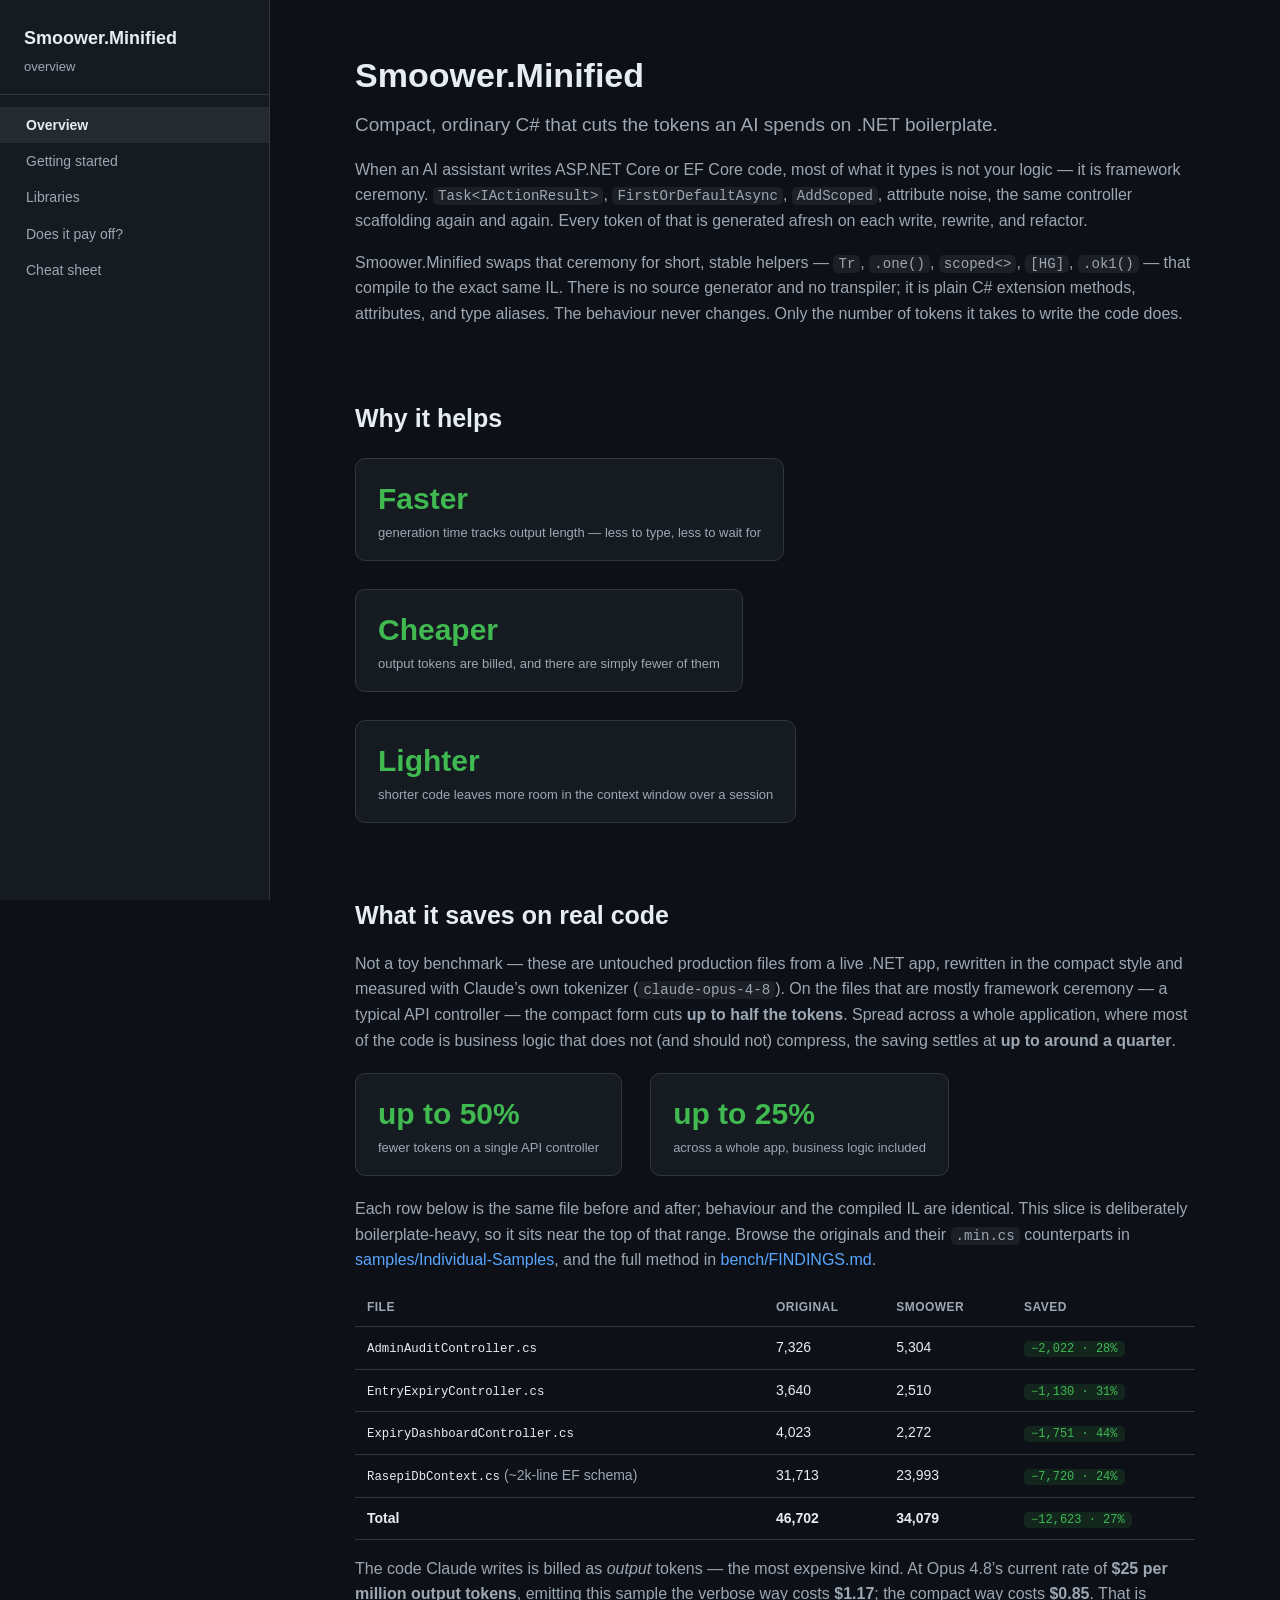
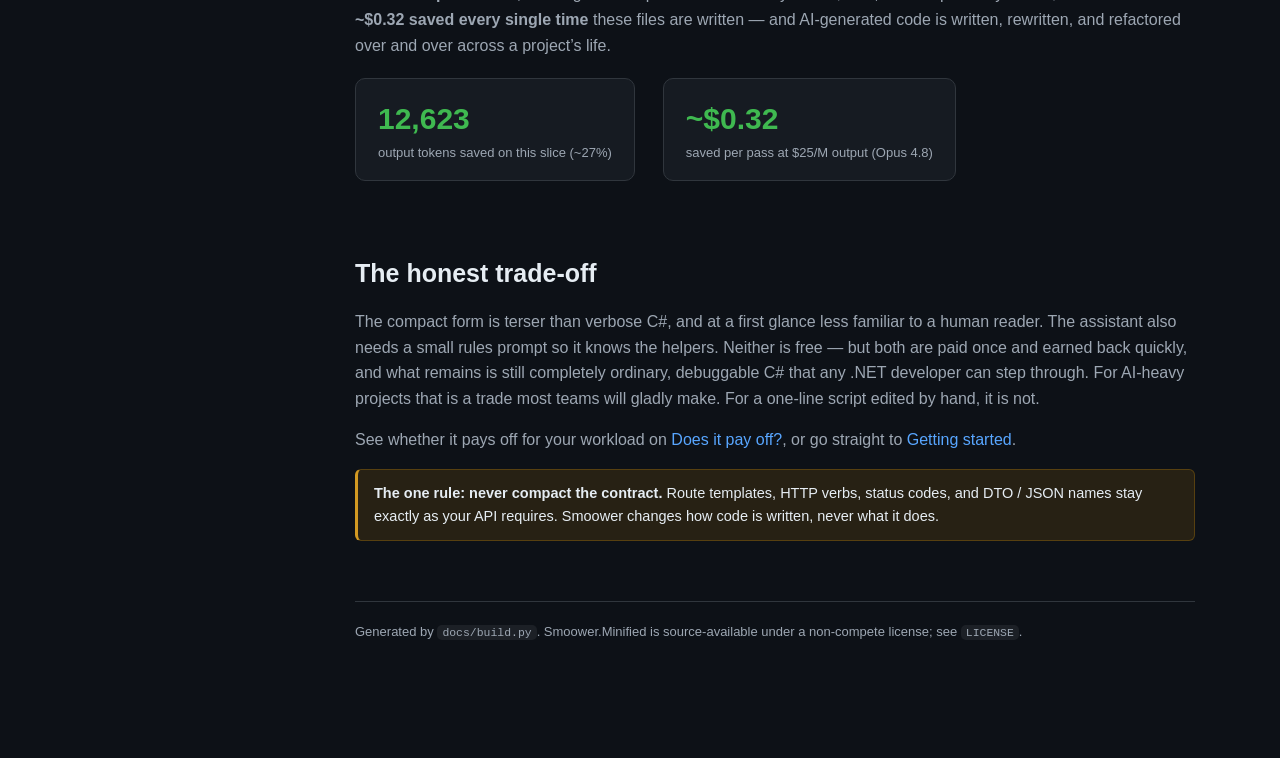
==== commit d49ba23a: "docs updates" ====
--- a/docs/index.html
+++ b/docs/index.html
@@ -35,6 +35,32 @@
     <div class="box"><div class="n hl">Lighter</div><div class="l">shorter code leaves more room in the context window over a session</div></div>
   </div>
 
+  <h2>What it saves on real code</h2>
+  <p class="lead">Not a toy benchmark &mdash; these are untouched production files from a live .NET app, rewritten in the compact style and measured with Claude&rsquo;s own tokenizer (<code>claude-opus-4-8</code>). On the files that are mostly framework ceremony &mdash; a typical API controller &mdash; the compact form cuts <strong>up to half the tokens</strong>. Spread across a whole application, where most of the code is business logic that does not (and should not) compress, the saving settles at <strong>up to around a quarter</strong>.</p>
+  <div class="stat">
+    <div class="box"><div class="n hl">up to 50%</div><div class="l">fewer tokens on a single API controller</div></div>
+    <div class="box"><div class="n hl">up to 25%</div><div class="l">across a whole app, business logic included</div></div>
+  </div>
+
+  <p class="lead">Each row below is the same file before and after; behaviour and the compiled IL are identical. This slice is deliberately boilerplate-heavy, so it sits near the top of that range. Browse the originals and their <code>.min.cs</code> counterparts in <a href="https://github.com/smoower/dotnet-minified/tree/main/samples/Individual-Samples">samples/Individual-Samples</a>, and the full method in <a href="https://github.com/smoower/dotnet-minified/blob/main/bench/FINDINGS.md">bench/FINDINGS.md</a>.</p>
+
+  <table>
+  <thead><tr><th>File</th><th>Original</th><th>Smoower</th><th>Saved</th></tr></thead>
+  <tbody>
+    <tr><td><code>AdminAuditController.cs</code></td><td>7,326</td><td>5,304</td><td><span class="delta pos">&minus;2,022 &middot; 28%</span></td></tr>
+    <tr><td><code>EntryExpiryController.cs</code></td><td>3,640</td><td>2,510</td><td><span class="delta pos">&minus;1,130 &middot; 31%</span></td></tr>
+    <tr><td><code>ExpiryDashboardController.cs</code></td><td>4,023</td><td>2,272</td><td><span class="delta pos">&minus;1,751 &middot; 44%</span></td></tr>
+    <tr><td><code>RasepiDbContext.cs</code> <span class="deps">(~2k-line EF schema)</span></td><td>31,713</td><td>23,993</td><td><span class="delta pos">&minus;7,720 &middot; 24%</span></td></tr>
+    <tr><td><strong>Total</strong></td><td><strong>46,702</strong></td><td><strong>34,079</strong></td><td><span class="delta pos">&minus;12,623 &middot; 27%</span></td></tr>
+  </tbody>
+  </table>
+
+  <p class="lead">The code Claude writes is billed as <em>output</em> tokens &mdash; the most expensive kind. At Opus 4.8&rsquo;s current rate of <strong>$25 per million output tokens</strong>, emitting this sample the verbose way costs <strong>$1.17</strong>; the compact way costs <strong>$0.85</strong>. That is <strong>~$0.32 saved every single time</strong> these files are written &mdash; and AI-generated code is written, rewritten, and refactored over and over across a project&rsquo;s life.</p>
+  <div class="stat">
+    <div class="box"><div class="n hl">12,623</div><div class="l">output tokens saved on this slice (~27%)</div></div>
+    <div class="box"><div class="n hl">~$0.32</div><div class="l">saved per pass at $25/M output (Opus 4.8)</div></div>
+  </div>
+
   <h2>The honest trade-off</h2>
   <p class="lead">The compact form is terser than verbose C#, and at a first glance less familiar to a human reader. The assistant also needs a small rules prompt so it knows the helpers. Neither is free &mdash; but both are paid once and earned back quickly, and what remains is still completely ordinary, debuggable C# that any .NET developer can step through. For AI-heavy projects that is a trade most teams will gladly make. For a one-line script edited by hand, it is not.</p>
 
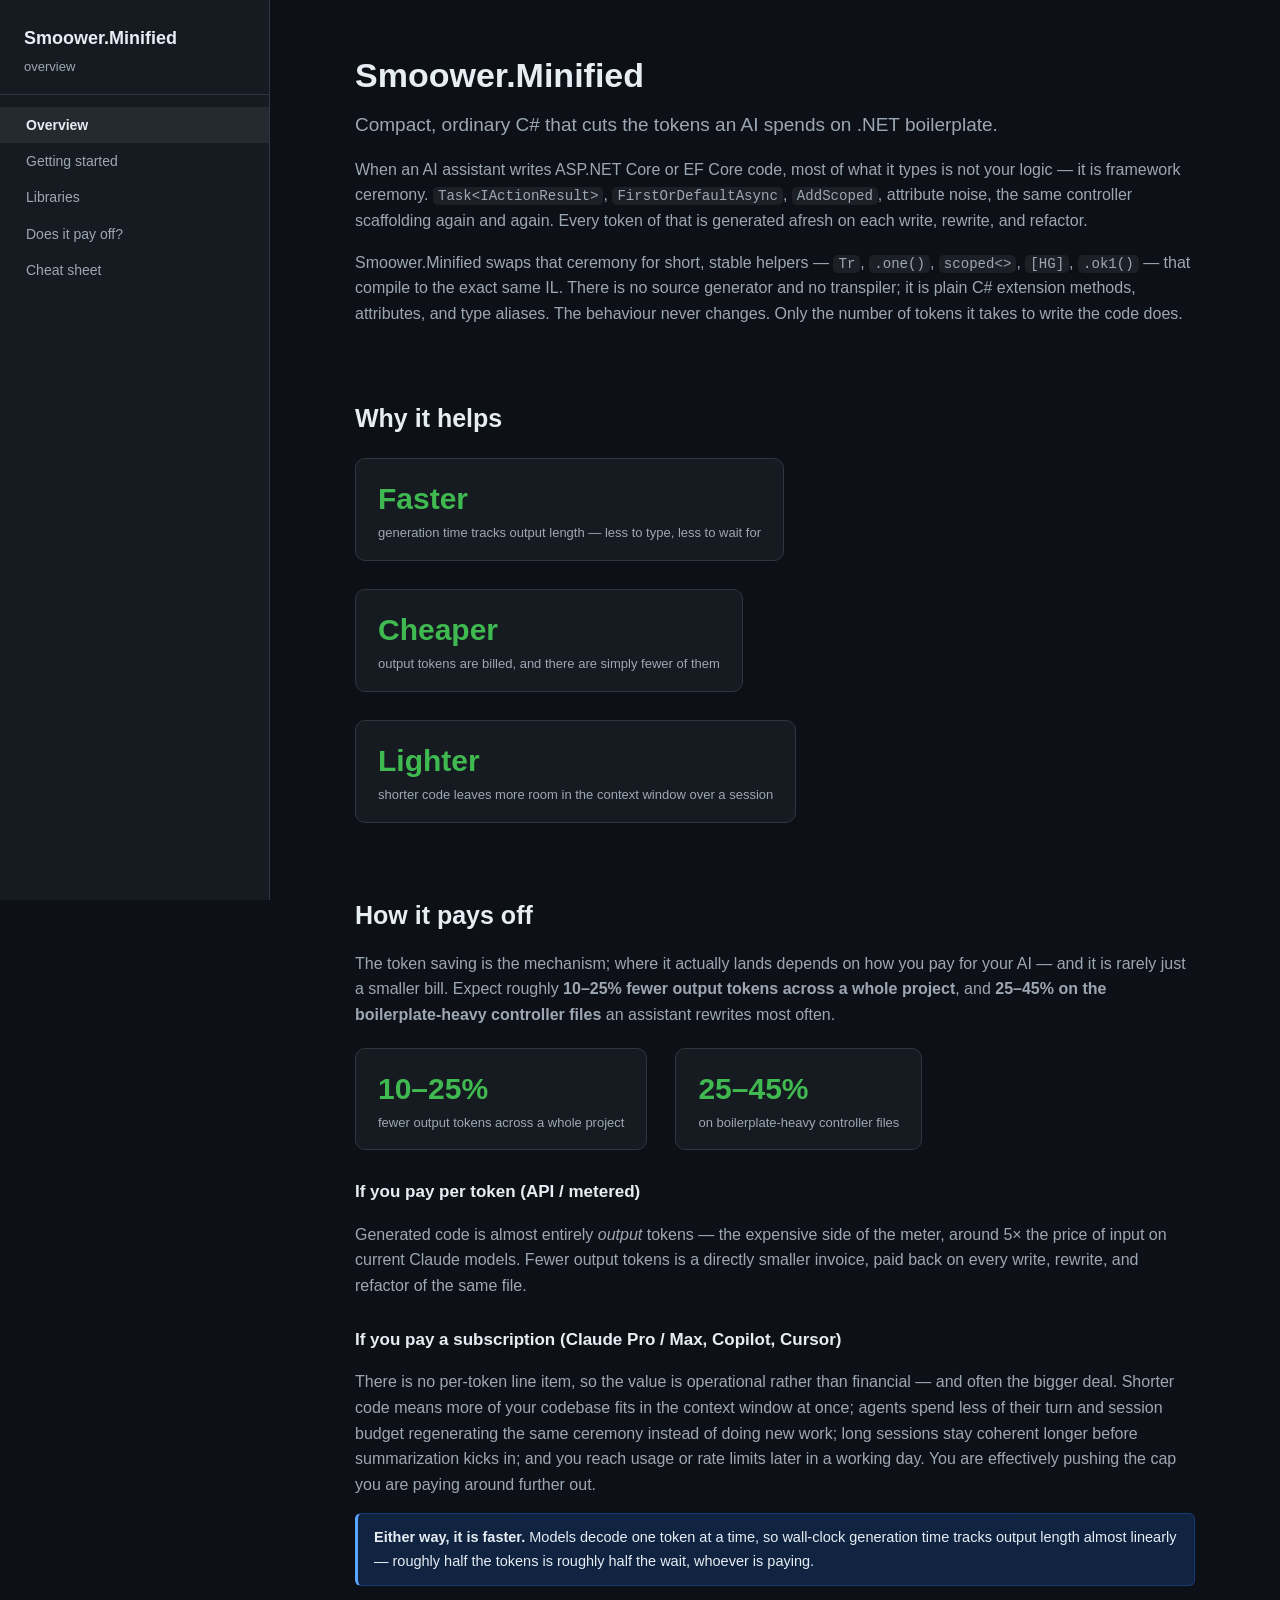
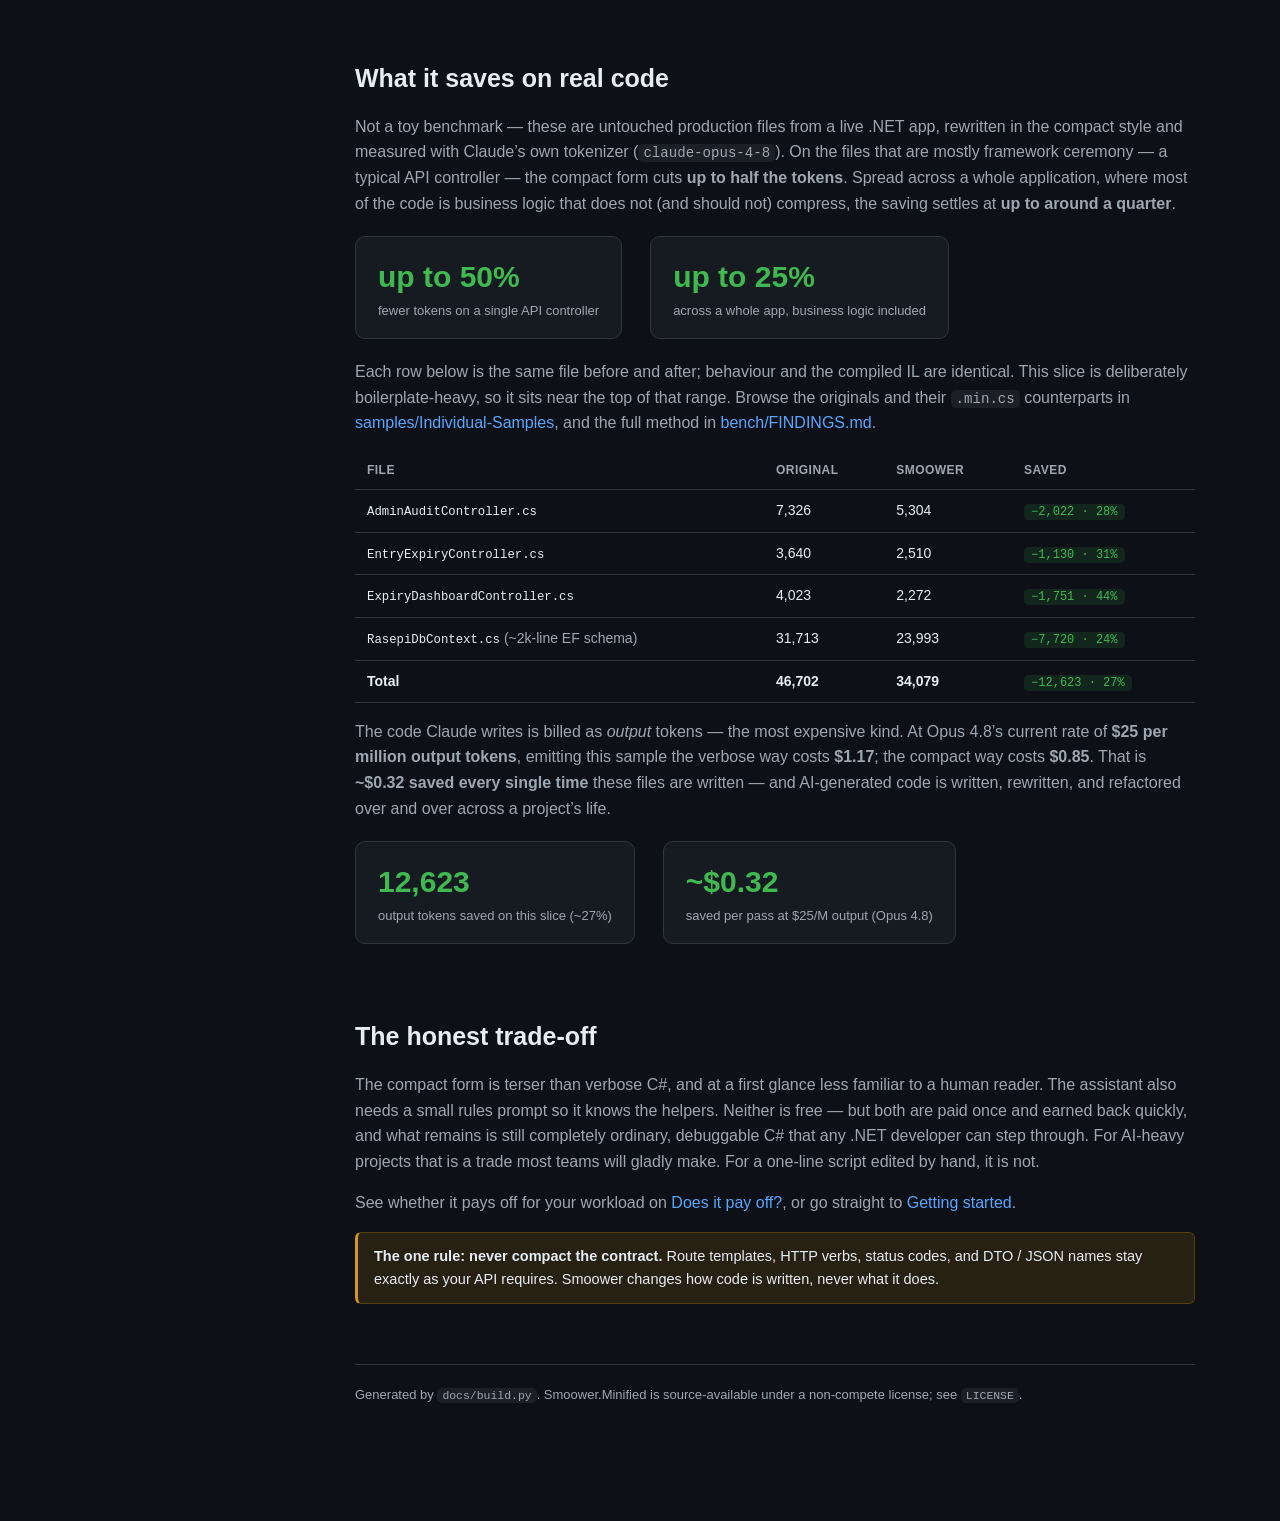
==== commit 464ec1aa: "update readme" ====
--- a/docs/index.html
+++ b/docs/index.html
@@ -34,6 +34,21 @@
     <div class="box"><div class="n hl">Cheaper</div><div class="l">output tokens are billed, and there are simply fewer of them</div></div>
     <div class="box"><div class="n hl">Lighter</div><div class="l">shorter code leaves more room in the context window over a session</div></div>
   </div>
+
+  <h2>How it pays off</h2>
+  <p class="lead">The token saving is the mechanism; where it actually lands depends on how you pay for your AI &mdash; and it is rarely just a smaller bill. Expect roughly <strong>10&ndash;25% fewer output tokens across a whole project</strong>, and <strong>25&ndash;45% on the boilerplate-heavy controller files</strong> an assistant rewrites most often.</p>
+  <div class="stat">
+    <div class="box"><div class="n hl">10&ndash;25%</div><div class="l">fewer output tokens across a whole project</div></div>
+    <div class="box"><div class="n hl">25&ndash;45%</div><div class="l">on boilerplate-heavy controller files</div></div>
+  </div>
+
+  <h3>If you pay per token (API / metered)</h3>
+  <p class="lead">Generated code is almost entirely <em>output</em> tokens &mdash; the expensive side of the meter, around 5&times; the price of input on current Claude models. Fewer output tokens is a directly smaller invoice, paid back on every write, rewrite, and refactor of the same file.</p>
+
+  <h3>If you pay a subscription (Claude Pro / Max, Copilot, Cursor)</h3>
+  <p class="lead">There is no per-token line item, so the value is operational rather than financial &mdash; and often the bigger deal. Shorter code means more of your codebase fits in the context window at once; agents spend less of their turn and session budget regenerating the same ceremony instead of doing new work; long sessions stay coherent longer before summarization kicks in; and you reach usage or rate limits later in a working day. You are effectively pushing the cap you are paying around further out.</p>
+
+  <div class="callout info"><strong>Either way, it is faster.</strong> Models decode one token at a time, so wall-clock generation time tracks output length almost linearly &mdash; roughly half the tokens is roughly half the wait, whoever is paying.</div>
 
   <h2>What it saves on real code</h2>
   <p class="lead">Not a toy benchmark &mdash; these are untouched production files from a live .NET app, rewritten in the compact style and measured with Claude&rsquo;s own tokenizer (<code>claude-opus-4-8</code>). On the files that are mostly framework ceremony &mdash; a typical API controller &mdash; the compact form cuts <strong>up to half the tokens</strong>. Spread across a whole application, where most of the code is business logic that does not (and should not) compress, the saving settles at <strong>up to around a quarter</strong>.</p>
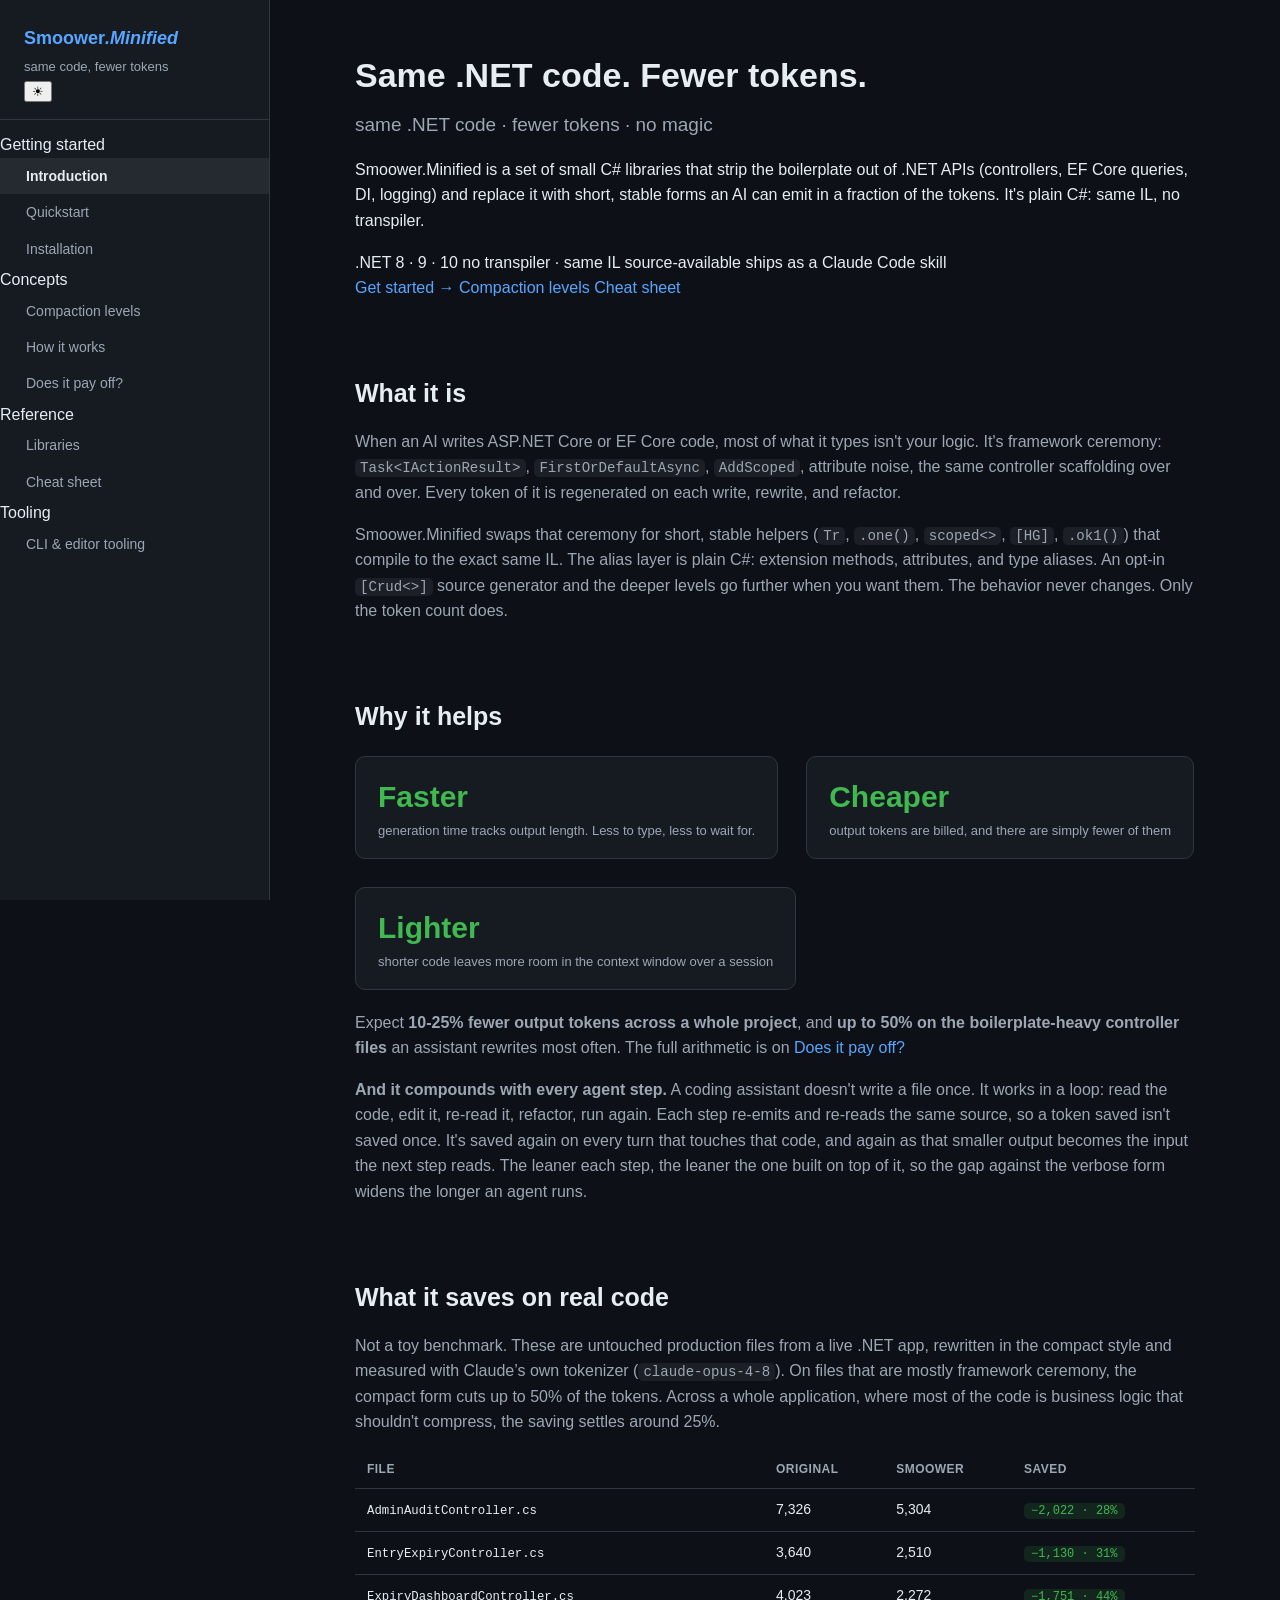
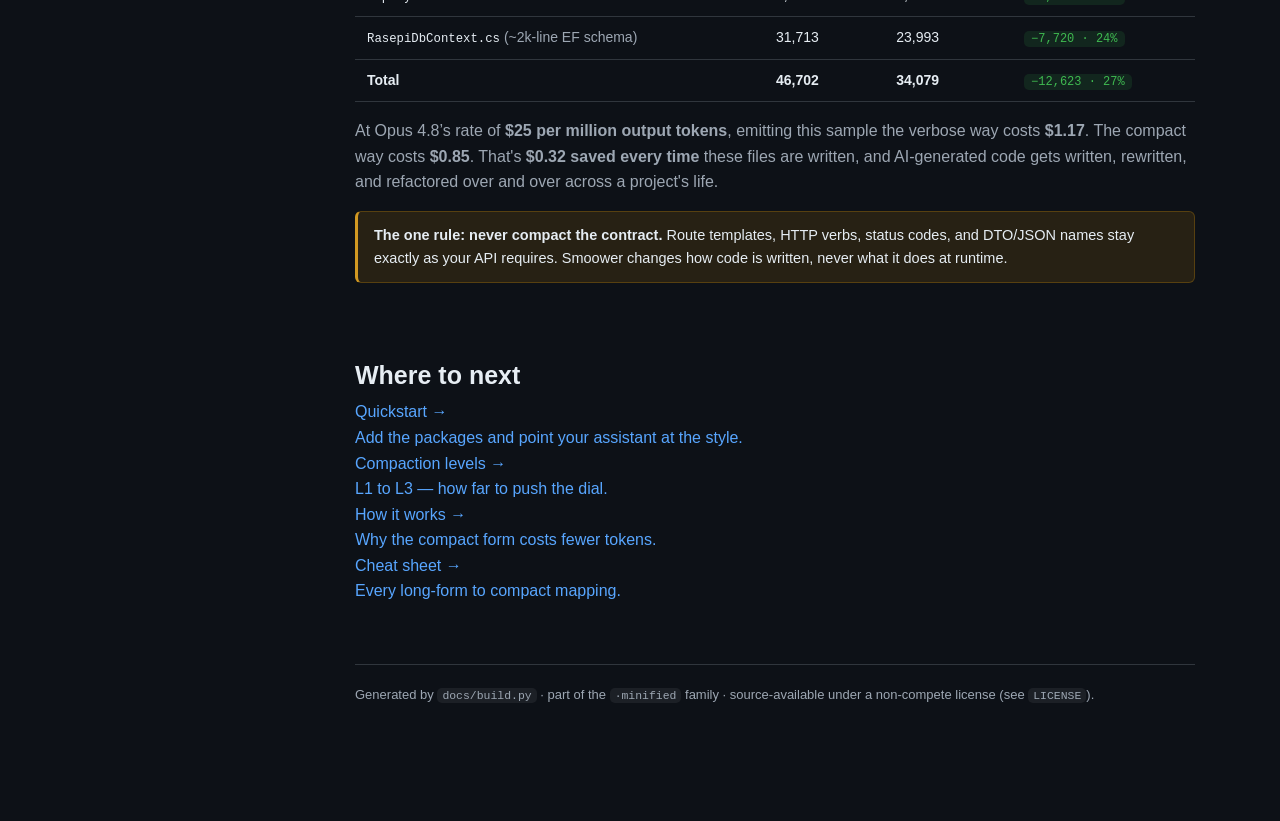
==== commit 8011aa04: "claude skill, prompt and readme updates" ====
--- a/docs/index.html
+++ b/docs/index.html
@@ -1,64 +1,70 @@
 <!doctype html>
-<html lang="en">
+<html lang="en" data-theme="light">
 <head>
 <meta charset="utf-8">
 <meta name="viewport" content="width=device-width, initial-scale=1">
 <title>Smoower.Minified</title>
 <meta name="description" content="Compact, ordinary C# that cuts the tokens an AI spends on .NET boilerplate.">
 <link rel="stylesheet" href="styles.css">
+<script>(function(){try{var t=localStorage.getItem('sm-theme');if(t)document.documentElement.setAttribute('data-theme',t);}catch(e){}})();</script>
 </head>
 <body>
 <div class="layout">
 <aside class="sidebar">
-  <div class="brand"><b>Smoower.Minified</b><span>overview</span></div>
+  <div class="brand">
+    <a class="name" href="index.html"><b>Smoower<em>.Minified</em></b><span>same code, fewer tokens</span></a>
+    <button class="theme-toggle" type="button" aria-label="Toggle light / dark theme" onclick="(function(){var d=document.documentElement,n=d.getAttribute('data-theme')==='dark'?'light':'dark';d.setAttribute('data-theme',n);try{localStorage.setItem('sm-theme',n);}catch(e){}})()">&#9728;</button>
+  </div>
   <nav>
-<a href="index.html" class="active">Overview</a>
-<a href="getting-started.html">Getting started</a>
+<div class="navgroup">Getting started</div>
+<a href="index.html" class="active">Introduction</a>
+<a href="quickstart.html">Quickstart</a>
+<a href="installation.html">Installation</a>
+<div class="navgroup">Concepts</div>
+<a href="compaction-levels.html">Compaction levels</a>
+<a href="how-it-works.html">How it works</a>
+<a href="economics.html">Does it pay off?</a>
+<div class="navgroup">Reference</div>
 <a href="libraries.html">Libraries</a>
-<a href="economics.html">Does it pay off?</a>
 <a href="cheat-sheet.html">Cheat sheet</a>
+<div class="navgroup">Tooling</div>
+<a href="tooling.html">CLI &amp; editor tooling</a>
   </nav>
 </aside>
 <main class="content" id="top">
 <section>
-  <h1>Smoower.Minified</h1>
-  <p class="tagline">Compact, ordinary C# that cuts the tokens an AI spends on .NET boilerplate.</p>
+  <div class="hero">
+    <h1>Same .NET code. Fewer tokens.</h1>
+    <p class="tagline">same .NET code &middot; fewer tokens &middot; no magic</p>
+    <p class="sub">Smoower.Minified is a set of small C# libraries that strip the boilerplate out of .NET APIs (controllers, EF Core queries, DI, logging) and replace it with short, stable forms an AI can emit in a fraction of the tokens. It's plain C#: same IL, no transpiler.</p>
+    <div class="badges">
+      <span class="badge brand">.NET 8 &middot; 9 &middot; 10</span>
+      <span class="badge">no transpiler &middot; same IL</span>
+      <span class="badge">source-available</span>
+      <span class="badge">ships as a Claude Code skill</span>
+    </div>
+    <div class="cta">
+      <a class="btn primary" href="quickstart.html">Get started &rarr;</a>
+      <a class="btn ghost" href="compaction-levels.html">Compaction levels</a>
+      <a class="btn ghost" href="cheat-sheet.html">Cheat sheet</a>
+    </div>
+  </div>
 
-  <p class="lead">When an AI assistant writes ASP.NET Core or EF Core code, most of what it types is not your logic &mdash; it is framework ceremony. <code>Task&lt;IActionResult&gt;</code>, <code>FirstOrDefaultAsync</code>, <code>AddScoped</code>, attribute noise, the same controller scaffolding again and again. Every token of that is generated afresh on each write, rewrite, and refactor.</p>
-
-  <p class="lead">Smoower.Minified swaps that ceremony for short, stable helpers &mdash; <code>Tr</code>, <code>.one()</code>, <code>scoped&lt;&gt;</code>, <code>[HG]</code>, <code>.ok1()</code> &mdash; that compile to the exact same IL. There is no source generator and no transpiler; it is plain C# extension methods, attributes, and type aliases. The behaviour never changes. Only the number of tokens it takes to write the code does.</p>
+  <h2>What it is</h2>
+  <p class="lead">When an AI writes ASP.NET Core or EF Core code, most of what it types isn't your logic. It's framework ceremony: <code>Task&lt;IActionResult&gt;</code>, <code>FirstOrDefaultAsync</code>, <code>AddScoped</code>, attribute noise, the same controller scaffolding over and over. Every token of it is regenerated on each write, rewrite, and refactor.</p>
+  <p class="lead">Smoower.Minified swaps that ceremony for short, stable helpers (<code>Tr</code>, <code>.one()</code>, <code>scoped&lt;&gt;</code>, <code>[HG]</code>, <code>.ok1()</code>) that compile to the exact same IL. The alias layer is plain C#: extension methods, attributes, and type aliases. An opt-in <code>[Crud&lt;&gt;]</code> source generator and the deeper levels go further when you want them. The behavior never changes. Only the token count does.</p>
 
   <h2>Why it helps</h2>
   <div class="stat">
-    <div class="box"><div class="n hl">Faster</div><div class="l">generation time tracks output length &mdash; less to type, less to wait for</div></div>
+    <div class="box"><div class="n hl">Faster</div><div class="l">generation time tracks output length. Less to type, less to wait for.</div></div>
     <div class="box"><div class="n hl">Cheaper</div><div class="l">output tokens are billed, and there are simply fewer of them</div></div>
     <div class="box"><div class="n hl">Lighter</div><div class="l">shorter code leaves more room in the context window over a session</div></div>
   </div>
-
-  <h2>How it pays off</h2>
-  <p class="lead">The token saving is the mechanism; where it actually lands depends on how you pay for your AI &mdash; and it is rarely just a smaller bill. Expect roughly <strong>10&ndash;25% fewer output tokens across a whole project</strong>, and <strong>25&ndash;45% on the boilerplate-heavy controller files</strong> an assistant rewrites most often.</p>
-  <div class="stat">
-    <div class="box"><div class="n hl">10&ndash;25%</div><div class="l">fewer output tokens across a whole project</div></div>
-    <div class="box"><div class="n hl">25&ndash;45%</div><div class="l">on boilerplate-heavy controller files</div></div>
-  </div>
-
-  <h3>If you pay per token (API / metered)</h3>
-  <p class="lead">Generated code is almost entirely <em>output</em> tokens &mdash; the expensive side of the meter, around 5&times; the price of input on current Claude models. Fewer output tokens is a directly smaller invoice, paid back on every write, rewrite, and refactor of the same file.</p>
-
-  <h3>If you pay a subscription (Claude Pro / Max, Copilot, Cursor)</h3>
-  <p class="lead">There is no per-token line item, so the value is operational rather than financial &mdash; and often the bigger deal. Shorter code means more of your codebase fits in the context window at once; agents spend less of their turn and session budget regenerating the same ceremony instead of doing new work; long sessions stay coherent longer before summarization kicks in; and you reach usage or rate limits later in a working day. You are effectively pushing the cap you are paying around further out.</p>
-
-  <div class="callout info"><strong>Either way, it is faster.</strong> Models decode one token at a time, so wall-clock generation time tracks output length almost linearly &mdash; roughly half the tokens is roughly half the wait, whoever is paying.</div>
+  <p class="lead">Expect <strong>10-25% fewer output tokens across a whole project</strong>, and <strong>up to 50% on the boilerplate-heavy controller files</strong> an assistant rewrites most often. The full arithmetic is on <a href="economics.html">Does it pay off?</a></p>
+  <p class="lead"><strong>And it compounds with every agent step.</strong> A coding assistant doesn't write a file once. It works in a loop: read the code, edit it, re-read it, refactor, run again. Each step re-emits and re-reads the same source, so a token saved isn't saved once. It's saved again on every turn that touches that code, and again as that smaller output becomes the input the next step reads. The leaner each step, the leaner the one built on top of it, so the gap against the verbose form widens the longer an agent runs.</p>
 
   <h2>What it saves on real code</h2>
-  <p class="lead">Not a toy benchmark &mdash; these are untouched production files from a live .NET app, rewritten in the compact style and measured with Claude&rsquo;s own tokenizer (<code>claude-opus-4-8</code>). On the files that are mostly framework ceremony &mdash; a typical API controller &mdash; the compact form cuts <strong>up to half the tokens</strong>. Spread across a whole application, where most of the code is business logic that does not (and should not) compress, the saving settles at <strong>up to around a quarter</strong>.</p>
-  <div class="stat">
-    <div class="box"><div class="n hl">up to 50%</div><div class="l">fewer tokens on a single API controller</div></div>
-    <div class="box"><div class="n hl">up to 25%</div><div class="l">across a whole app, business logic included</div></div>
-  </div>
-
-  <p class="lead">Each row below is the same file before and after; behaviour and the compiled IL are identical. This slice is deliberately boilerplate-heavy, so it sits near the top of that range. Browse the originals and their <code>.min.cs</code> counterparts in <a href="https://github.com/smoower/dotnet-minified/tree/main/samples/Individual-Samples">samples/Individual-Samples</a>, and the full method in <a href="https://github.com/smoower/dotnet-minified/blob/main/bench/FINDINGS.md">bench/FINDINGS.md</a>.</p>
-
+  <p class="lead">Not a toy benchmark. These are untouched production files from a live .NET app, rewritten in the compact style and measured with Claude&rsquo;s own tokenizer (<code>claude-opus-4-8</code>). On files that are mostly framework ceremony, the compact form cuts up to 50% of the tokens. Across a whole application, where most of the code is business logic that shouldn't compress, the saving settles around 25%.</p>
   <table>
   <thead><tr><th>File</th><th>Original</th><th>Smoower</th><th>Saved</th></tr></thead>
   <tbody>
@@ -69,24 +75,20 @@
     <tr><td><strong>Total</strong></td><td><strong>46,702</strong></td><td><strong>34,079</strong></td><td><span class="delta pos">&minus;12,623 &middot; 27%</span></td></tr>
   </tbody>
   </table>
+  <p class="lead">At Opus 4.8&rsquo;s rate of <strong>$25 per million output tokens</strong>, emitting this sample the verbose way costs <strong>$1.17</strong>. The compact way costs <strong>$0.85</strong>. That's <strong>$0.32 saved every time</strong> these files are written, and AI-generated code gets written, rewritten, and refactored over and over across a project's life.</p>
 
-  <p class="lead">The code Claude writes is billed as <em>output</em> tokens &mdash; the most expensive kind. At Opus 4.8&rsquo;s current rate of <strong>$25 per million output tokens</strong>, emitting this sample the verbose way costs <strong>$1.17</strong>; the compact way costs <strong>$0.85</strong>. That is <strong>~$0.32 saved every single time</strong> these files are written &mdash; and AI-generated code is written, rewritten, and refactored over and over across a project&rsquo;s life.</p>
-  <div class="stat">
-    <div class="box"><div class="n hl">12,623</div><div class="l">output tokens saved on this slice (~27%)</div></div>
-    <div class="box"><div class="n hl">~$0.32</div><div class="l">saved per pass at $25/M output (Opus 4.8)</div></div>
-  </div>
+  <div class="callout"><strong>The one rule: never compact the contract.</strong> Route templates, HTTP verbs, status codes, and DTO/JSON names stay exactly as your API requires. Smoower changes how code is written, never what it does at runtime.</div>
 
-  <h2>The honest trade-off</h2>
-  <p class="lead">The compact form is terser than verbose C#, and at a first glance less familiar to a human reader. The assistant also needs a small rules prompt so it knows the helpers. Neither is free &mdash; but both are paid once and earned back quickly, and what remains is still completely ordinary, debuggable C# that any .NET developer can step through. For AI-heavy projects that is a trade most teams will gladly make. For a one-line script edited by hand, it is not.</p>
-
-  <p class="lead">See whether it pays off for your workload on <a href="economics.html">Does it pay off?</a>, or go straight to <a href="getting-started.html">Getting started</a>.</p>
-
-  <div class="callout">
-    <strong>The one rule: never compact the contract.</strong> Route templates, HTTP verbs, status codes, and DTO / JSON names stay exactly as your API requires. Smoower changes how code is written, never what it does.
-  </div>
+  <h2>Where to next</h2>
+<div class="cards">
+<a class="card" href="quickstart.html"><div class="t">Quickstart <span class="arr">&rarr;</span></div><div class="d">Add the packages and point your assistant at the style.</div></a>
+<a class="card" href="compaction-levels.html"><div class="t">Compaction levels <span class="arr">&rarr;</span></div><div class="d">L1 to L3 — how far to push the dial.</div></a>
+<a class="card" href="how-it-works.html"><div class="t">How it works <span class="arr">&rarr;</span></div><div class="d">Why the compact form costs fewer tokens.</div></a>
+<a class="card" href="cheat-sheet.html"><div class="t">Cheat sheet <span class="arr">&rarr;</span></div><div class="d">Every long-form to compact mapping.</div></a>
+</div>
 </section>
 <footer>
-  Generated by <code>docs/build.py</code>. Smoower.Minified is source-available under a non-compete license; see <code>LICENSE</code>.
+  Generated by <code>docs/build.py</code> &middot; part of the <code>&middot;minified</code> family &middot; source-available under a non-compete license (see <code>LICENSE</code>).
 </footer>
 </main>
 </div>
